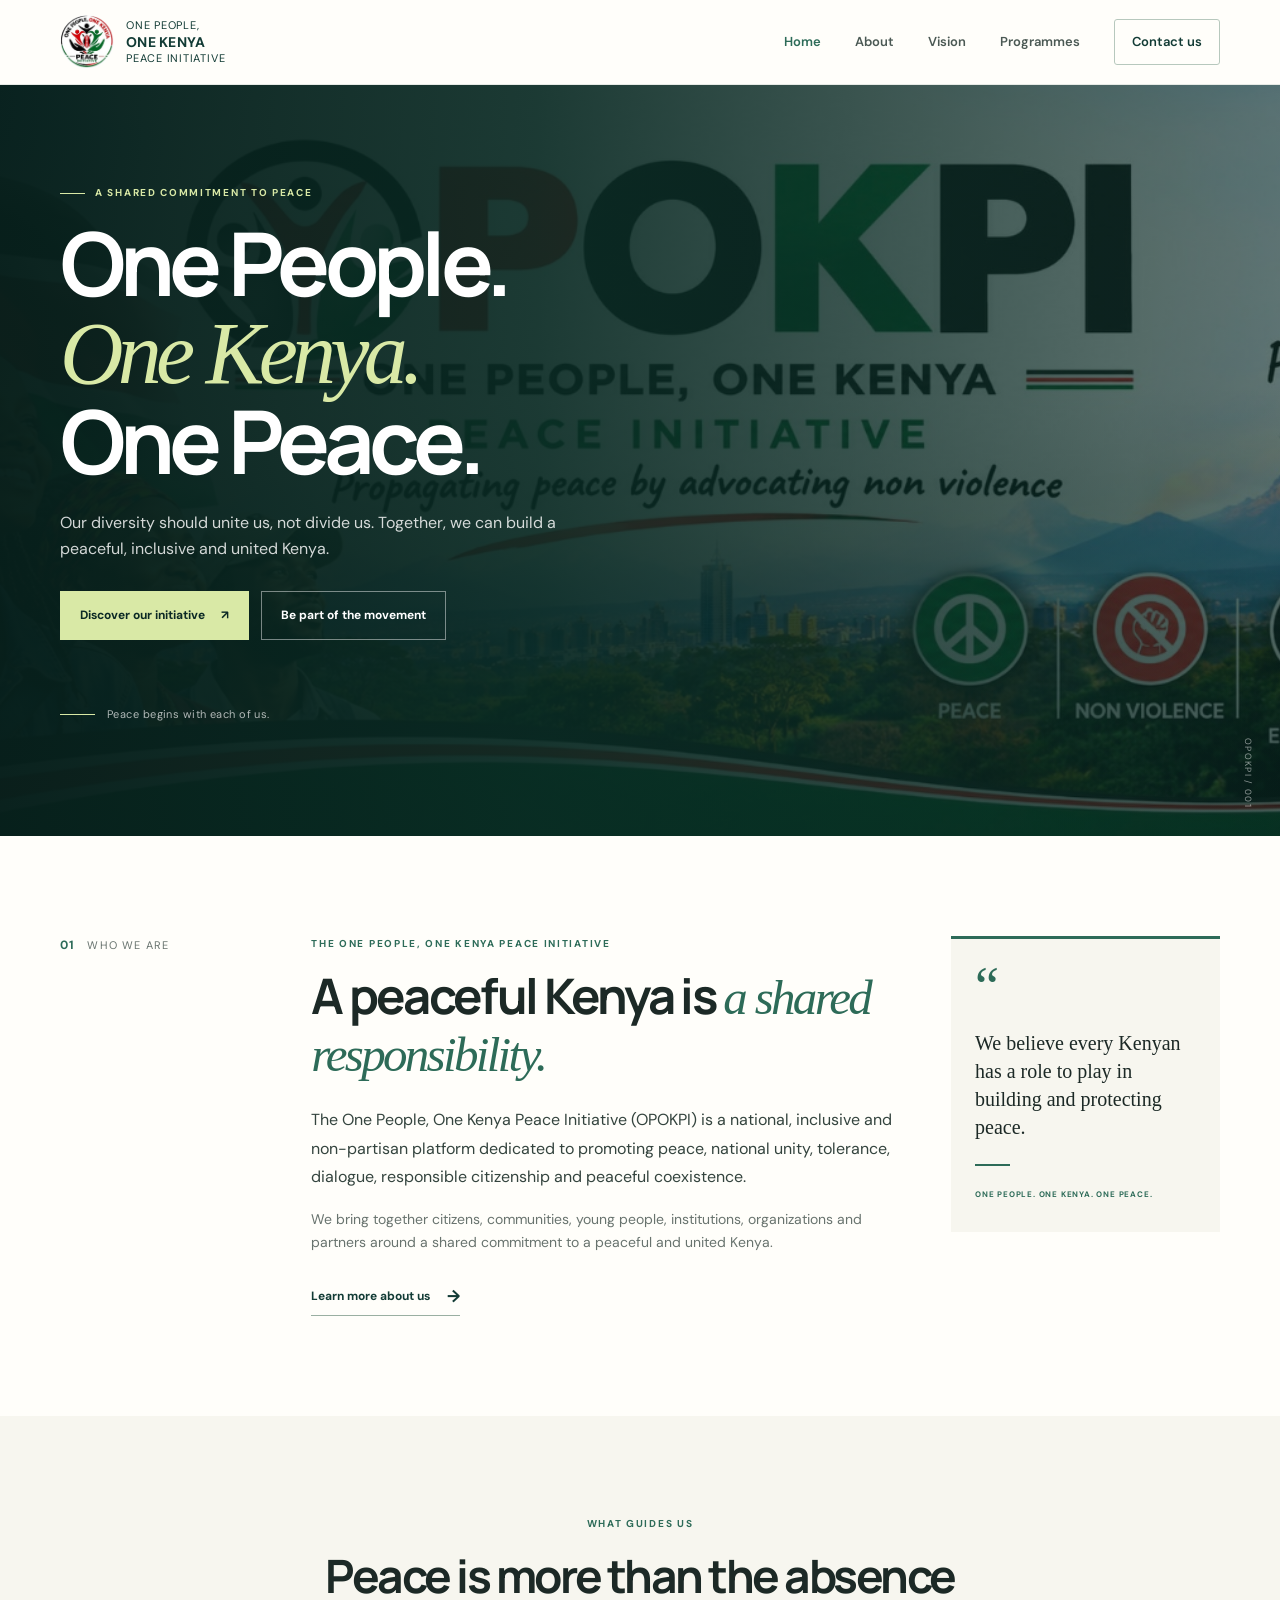
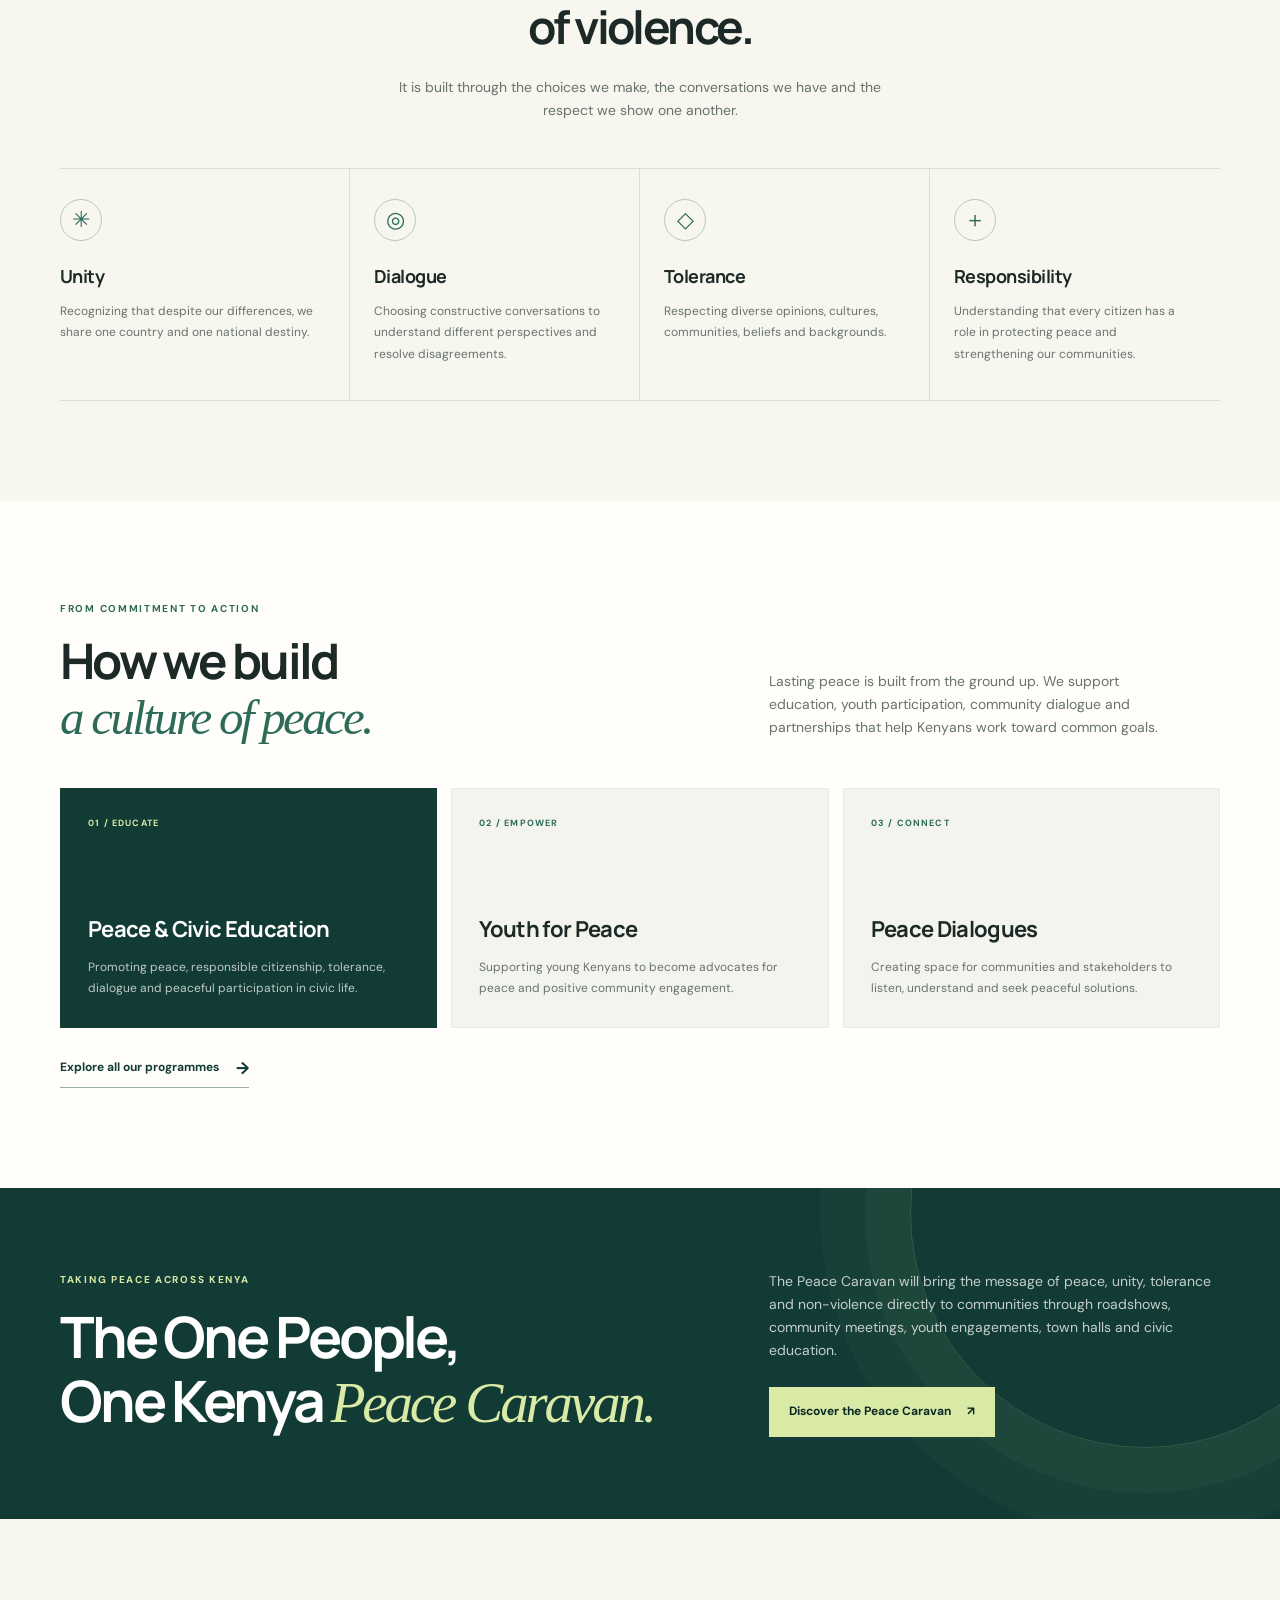
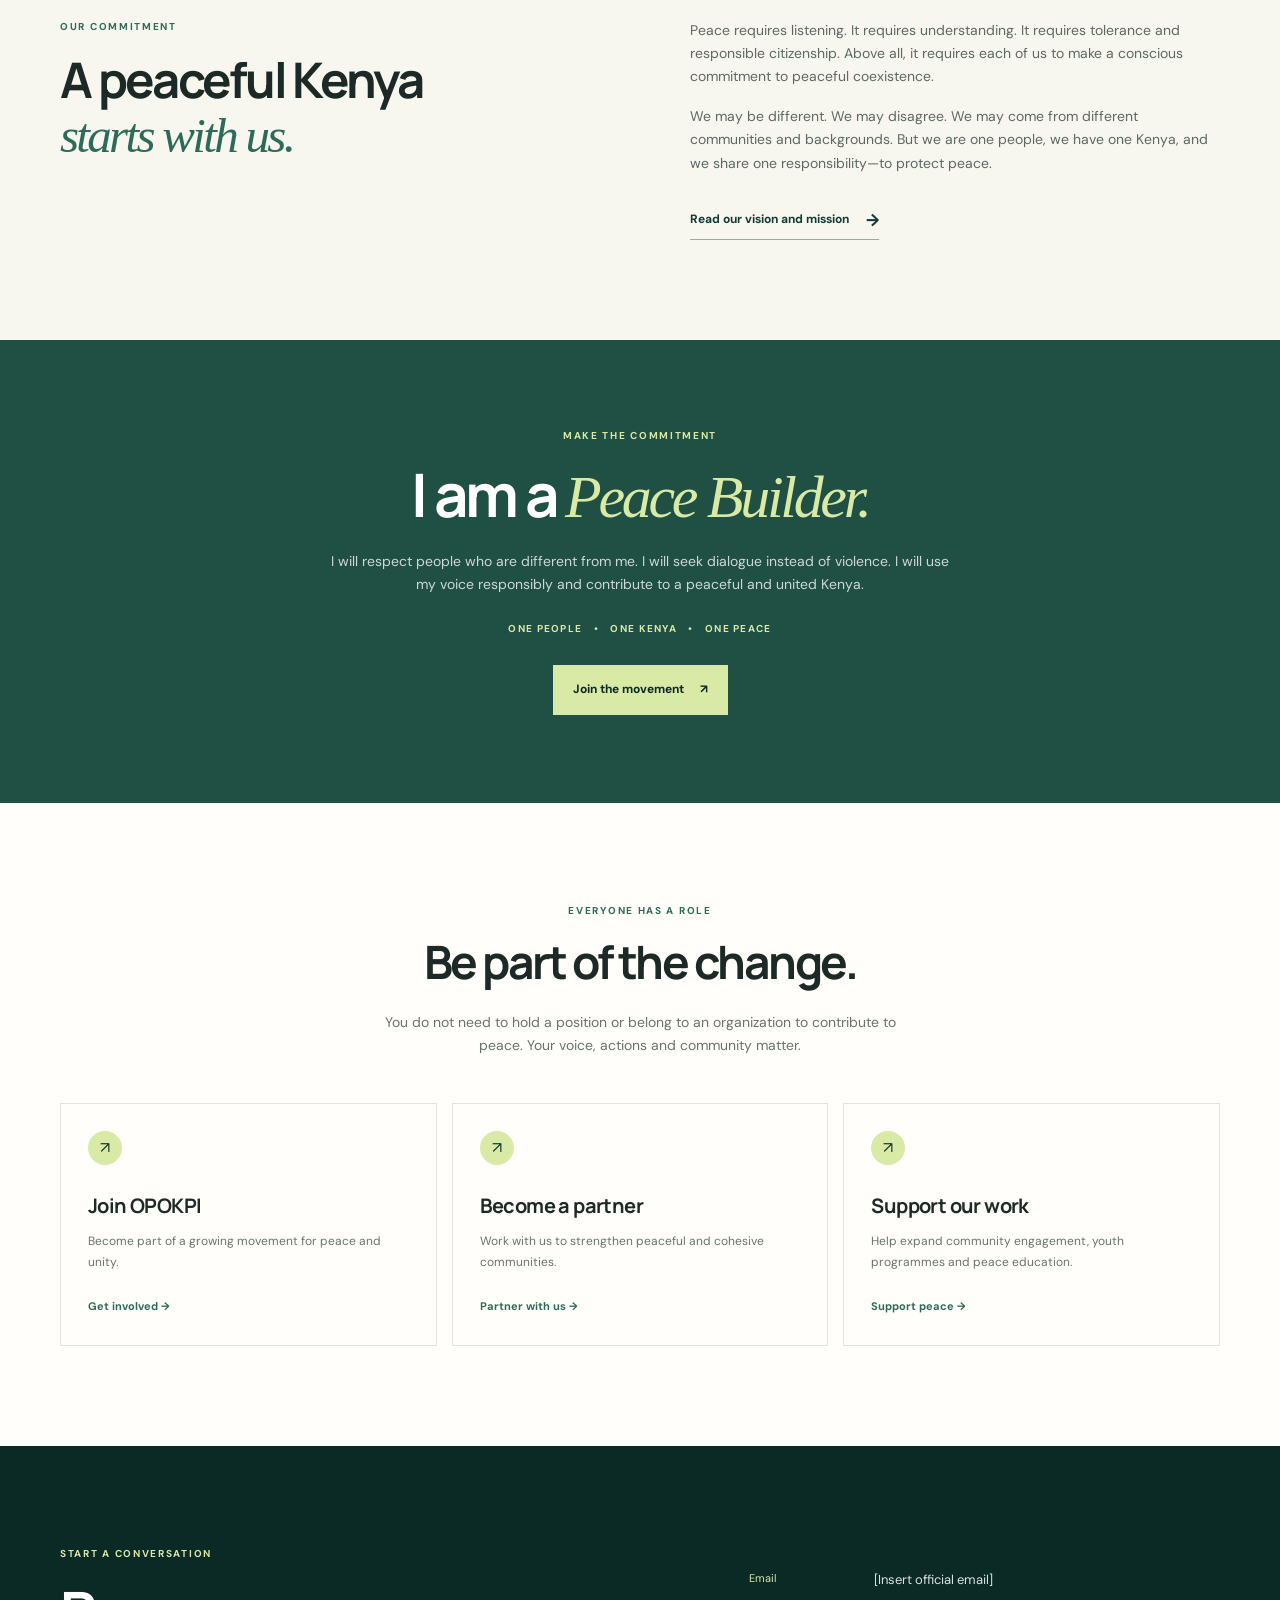
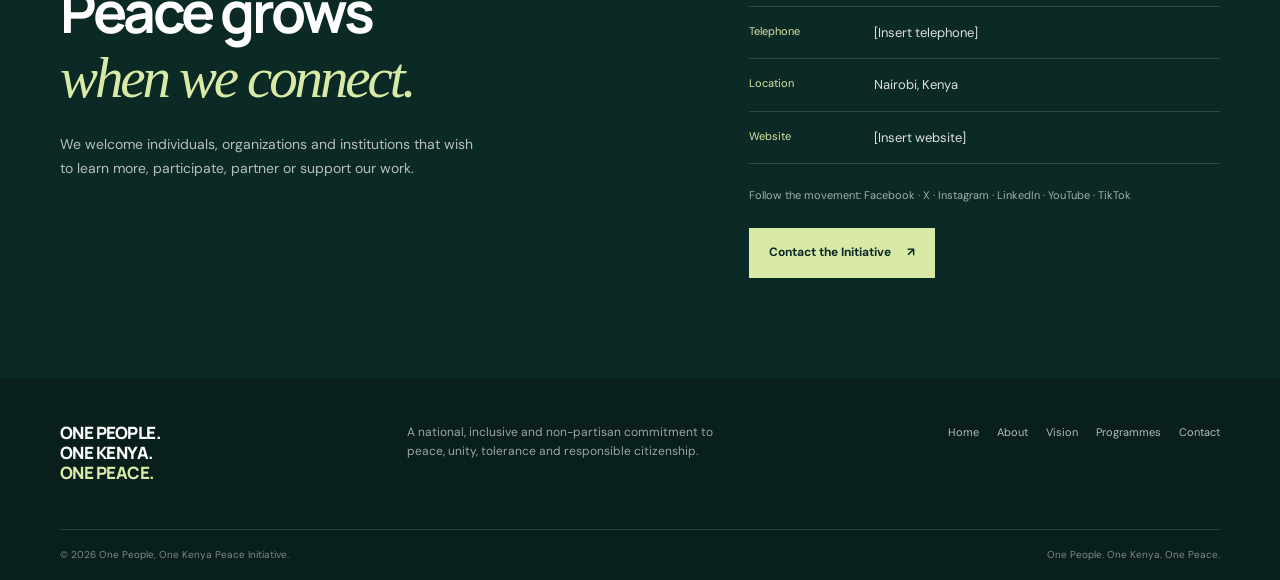
==== opokpi_homepage/index.html @ 6a6ff0e1 "Initial website commit" ====
<!DOCTYPE html>
<html lang="en">
<head>
  <meta charset="UTF-8">
  <meta name="viewport" content="width=device-width, initial-scale=1.0">
  <meta name="description" content="The One People, One Kenya Peace Initiative promotes peace, national unity, tolerance, dialogue, responsible citizenship and peaceful coexistence.">
  <meta name="theme-color" content="#123b35">
  <title>One People, One Kenya Peace Initiative | OPOKPI</title>
  <link rel="stylesheet" href="style.css">
  <script src="script.js" defer></script>
</head>
<body>
  <a class="skip-link" href="#main">Skip to content</a>

  <header class="site-header">
    <div class="container nav-wrap">
      <a class="brand" href="index.html" aria-label="One People, One Kenya Peace Initiative home">
        <img class="brand-logo" src="images/logo.png" alt="OPOKPI logo" onerror="this.style.display='none'; this.nextElementSibling.style.display='grid'">
        <span class="logo-fallback" aria-hidden="true">OPOKPI</span>
        <span class="brand-name">One People,<br><strong>One Kenya</strong><br>Peace Initiative</span>
      </a>

      <button class="menu-toggle" aria-label="Open navigation menu" aria-expanded="false" aria-controls="primary-nav">
        <span></span><span></span><span></span>
      </button>

      <nav class="primary-nav" id="primary-nav" aria-label="Main navigation">
        <a class="active" href="index.html">Home</a>
        <a href="about.html">About</a>
        <a href="vision.html">Vision</a>
        <a href="programmes.html">Programmes</a>
        <a class="nav-contact" href="#contact">Contact us</a>
      </nav>
    </div>
  </header>

  <main id="main">
    <section class="hero">
      <div class="hero-image" role="img" aria-label="People and communities coming together for peace"></div>
      <div class="hero-shade"></div>
      <div class="container hero-content">
        <p class="eyebrow light-eyebrow"><span></span> A shared commitment to peace</p>
        <h1>One People.<br><em>One Kenya.</em><br>One Peace.</h1>
        <p class="hero-intro">Our diversity should unite us, not divide us. Together, we can build a peaceful, inclusive and united Kenya.</p>
        <div class="hero-actions">
          <a class="button button-light" href="#about">Discover our initiative <span aria-hidden="true">↗</span></a>
          <a class="button button-outline" href="#get-involved">Be part of the movement</a>
        </div>
        <div class="hero-note"><span class="note-line"></span> Peace begins with each of us.</div>
      </div>
      <div class="hero-index" aria-hidden="true">OPOKPI / 001</div>
    </section>

    <section class="intro-section section-pad" id="about">
      <div class="container intro-grid">
        <div class="section-label">
          <span class="section-number">01</span>
          <span>Who we are</span>
        </div>
        <div class="intro-copy">
          <p class="eyebrow">The One People, One Kenya Peace Initiative</p>
          <h2>A peaceful Kenya is <span>a shared responsibility.</span></h2>
          <p class="lead">The One People, One Kenya Peace Initiative (OPOKPI) is a national, inclusive and non-partisan platform dedicated to promoting peace, national unity, tolerance, dialogue, responsible citizenship and peaceful coexistence.</p>
          <p>We bring together citizens, communities, young people, institutions, organizations and partners around a shared commitment to a peaceful and united Kenya.</p>
          <a class="text-link" href="about.html">Learn more about us <span aria-hidden="true">→</span></a>
        </div>
        <div class="intro-aside">
          <div class="quote-mark">“</div>
          <p>We believe every Kenyan has a role to play in building and protecting peace.</p>
          <div class="aside-rule"></div>
          <span>ONE PEOPLE. ONE KENYA. ONE PEACE.</span>
        </div>
      </div>
    </section>

    <section class="belief-section section-pad">
      <div class="container">
        <div class="section-heading centered">
          <p class="eyebrow">What guides us</p>
          <h2>Peace is more than the absence of violence.</h2>
          <p>It is built through the choices we make, the conversations we have and the respect we show one another.</p>
        </div>
        <div class="belief-grid">
          <article class="belief-card">
            <span class="belief-icon" aria-hidden="true">✳</span>
            <h3>Unity</h3>
            <p>Recognizing that despite our differences, we share one country and one national destiny.</p>
          </article>
          <article class="belief-card">
            <span class="belief-icon" aria-hidden="true">◎</span>
            <h3>Dialogue</h3>
            <p>Choosing constructive conversations to understand different perspectives and resolve disagreements.</p>
          </article>
          <article class="belief-card">
            <span class="belief-icon" aria-hidden="true">◇</span>
            <h3>Tolerance</h3>
            <p>Respecting diverse opinions, cultures, communities, beliefs and backgrounds.</p>
          </article>
          <article class="belief-card">
            <span class="belief-icon" aria-hidden="true">＋</span>
            <h3>Responsibility</h3>
            <p>Understanding that every citizen has a role in protecting peace and strengthening our communities.</p>
          </article>
        </div>
      </div>
    </section>

    <section class="programmes-section section-pad" id="programmes">
      <div class="container">
        <div class="programmes-top">
          <div>
            <p class="eyebrow">From commitment to action</p>
            <h2>How we build<br><span>a culture of peace.</span></h2>
          </div>
          <p>Lasting peace is built from the ground up. We support education, youth participation, community dialogue and partnerships that help Kenyans work toward common goals.</p>
        </div>
        <div class="programme-grid">
          <article class="programme-card programme-featured">
            <div class="programme-num">01 / EDUCATE</div>
            <div>
              <h3>Peace &amp; Civic Education</h3>
              <p>Promoting peace, responsible citizenship, tolerance, dialogue and peaceful participation in civic life.</p>
            </div>
          </article>
          <article class="programme-card">
            <div class="programme-num">02 / EMPOWER</div>
            <div>
              <h3>Youth for Peace</h3>
              <p>Supporting young Kenyans to become advocates for peace and positive community engagement.</p>
            </div>
          </article>
          <article class="programme-card">
            <div class="programme-num">03 / CONNECT</div>
            <div>
              <h3>Peace Dialogues</h3>
              <p>Creating space for communities and stakeholders to listen, understand and seek peaceful solutions.</p>
            </div>
          </article>
        </div>
        <a class="text-link programmes-link" href="programmes.html">Explore all our programmes <span aria-hidden="true">→</span></a>
      </div>
    </section>

    <section class="caravan-section">
      <div class="caravan-pattern" aria-hidden="true"></div>
      <div class="container caravan-grid">
        <div>
          <p class="eyebrow light-eyebrow">Taking peace across Kenya</p>
          <h2>The One People,<br>One Kenya <em>Peace Caravan.</em></h2>
        </div>
        <div class="caravan-copy">
          <p>The Peace Caravan will bring the message of peace, unity, tolerance and non-violence directly to communities through roadshows, community meetings, youth engagements, town halls and civic education.</p>
          <a class="button button-light" href="programmes.html">Discover the Peace Caravan <span aria-hidden="true">↗</span></a>
        </div>
      </div>
    </section>

    <section class="commitment-section section-pad">
      <div class="container commitment-grid">
        <div>
          <p class="eyebrow">Our commitment</p>
          <h2>A peaceful Kenya<br><span>starts with us.</span></h2>
        </div>
        <div class="commitment-copy">
          <p>Peace requires listening. It requires understanding. It requires tolerance and responsible citizenship. Above all, it requires each of us to make a conscious commitment to peaceful coexistence.</p>
          <p>We may be different. We may disagree. We may come from different communities and backgrounds. But we are one people, we have one Kenya, and we share one responsibility—to protect peace.</p>
          <a class="text-link" href="vision.html">Read our vision and mission <span aria-hidden="true">→</span></a>
        </div>
      </div>
    </section>

    <section class="pledge-section">
      <div class="container pledge-inner">
        <p class="eyebrow light-eyebrow">Make the commitment</p>
        <h2>I am a <em>Peace Builder.</em></h2>
        <p>I will respect people who are different from me. I will seek dialogue instead of violence. I will use my voice responsibly and contribute to a peaceful and united Kenya.</p>
        <div class="pledge-motto">ONE PEOPLE <span>•</span> ONE KENYA <span>•</span> ONE PEACE</div>
        <a class="button button-light" href="#get-involved">Join the movement <span aria-hidden="true">↗</span></a>
      </div>
    </section>

    <section class="get-involved-section section-pad" id="get-involved">
      <div class="container">
        <div class="section-heading centered">
          <p class="eyebrow">Everyone has a role</p>
          <h2>Be part of the change.</h2>
          <p>You do not need to hold a position or belong to an organization to contribute to peace. Your voice, actions and community matter.</p>
        </div>
        <div class="involvement-grid">
          <a class="involvement-card" href="#contact"><span class="involvement-symbol">↗</span><h3>Join OPOKPI</h3><p>Become part of a growing movement for peace and unity.</p><span class="card-link">Get involved →</span></a>
          <a class="involvement-card" href="#contact"><span class="involvement-symbol">↗</span><h3>Become a partner</h3><p>Work with us to strengthen peaceful and cohesive communities.</p><span class="card-link">Partner with us →</span></a>
          <a class="involvement-card" href="#contact"><span class="involvement-symbol">↗</span><h3>Support our work</h3><p>Help expand community engagement, youth programmes and peace education.</p><span class="card-link">Support peace →</span></a>
        </div>
      </div>
    </section>

    <section class="contact-section section-pad" id="contact">
      <div class="container contact-grid">
        <div class="contact-heading">
          <p class="eyebrow light-eyebrow">Start a conversation</p>
          <h2>Peace grows<br><em>when we connect.</em></h2>
          <p>We welcome individuals, organizations and institutions that wish to learn more, participate, partner or support our work.</p>
        </div>
        <div class="contact-details">
          <div class="contact-item"><span>Email</span><a href="mailto:">[Insert official email]</a></div>
          <div class="contact-item"><span>Telephone</span><p>[Insert telephone]</p></div>
          <div class="contact-item"><span>Location</span><p>Nairobi, Kenya</p></div>
          <div class="contact-item"><span>Website</span><p>[Insert website]</p></div>
          <p class="social-placeholder">Follow the movement: Facebook · X · Instagram · LinkedIn · YouTube · TikTok</p>
          <a class="button button-light" href="mailto:">Contact the Initiative <span aria-hidden="true">↗</span></a>
        </div>
      </div>
    </section>
  </main>

  <footer class="site-footer">
    <div class="container footer-top">
      <a class="footer-brand" href="index.html">ONE PEOPLE.<br>ONE KENYA.<br><span>ONE PEACE.</span></a>
      <p>A national, inclusive and non-partisan commitment to peace, unity, tolerance and responsible citizenship.</p>
      <nav class="footer-nav" aria-label="Footer navigation">
        <a href="index.html">Home</a><a href="about.html">About</a><a href="vision.html">Vision</a><a href="programmes.html">Programmes</a><a href="#contact">Contact</a>
      </nav>
    </div>
    <div class="container footer-bottom"><span>© <span id="year">2026</span> One People, One Kenya Peace Initiative.</span><span>One People. One Kenya. One Peace.</span></div>
  </footer>
</body>
</html>
---- opokpi_homepage/style.css ----
@import url('https://fonts.googleapis.com/css2?family=DM+Sans:wght@400;500;600;700&family=Manrope:wght@400;500;600;700;800&display=swap');

:root {
  --forest: #123b35;
  --forest-deep: #0b2925;
  --green: #2d6b58;
  --lime: #d9e9a6;
  --cream: #f7f6ef;
  --paper: #fffefa;
  --ink: #1c2926;
  --muted: #68736e;
  --line: #dfe4dc;
  --serif: Georgia, 'Times New Roman', serif;
  --sans: 'DM Sans', Arial, sans-serif;
  --display: 'Manrope', Arial, sans-serif;
}
* { box-sizing: border-box; }
html { scroll-behavior: smooth; scroll-padding-top: 90px; }
body { margin: 0; background: var(--paper); color: var(--ink); font-family: var(--sans); line-height: 1.65; }
a { color: inherit; text-decoration: none; }
img { max-width: 100%; display: block; }
.container { width: min(1160px, calc(100% - 48px)); margin-inline: auto; }
.skip-link { position: absolute; left: -999px; top: 10px; z-index: 1000; padding: 10px 14px; background: white; color: black; }
.skip-link:focus { left: 10px; }
.site-header { position: sticky; top: 0; z-index: 100; background: rgba(255,254,250,.97); border-bottom: 1px solid rgba(18,59,53,.1); backdrop-filter: blur(12px); }
.nav-wrap { min-height: 84px; display: flex; align-items: center; justify-content: space-between; gap: 30px; }
.brand { display: flex; align-items: center; gap: 12px; flex-shrink: 0; }
.brand-logo { width: 54px; height: 54px; object-fit: contain; border-radius: 50%; }
.logo-fallback { display: none; width: 50px; height: 50px; place-items: center; border-radius: 50%; background: var(--forest); color: white; font-weight: 800; font-size: 11px; letter-spacing: -.5px; }
.brand-name { font-size: 11px; line-height: 1.35; letter-spacing: .07em; text-transform: uppercase; color: var(--forest); }
.brand-name strong { font-size: 14px; letter-spacing: .02em; }
.primary-nav { display: flex; align-items: center; gap: clamp(18px, 3vw, 34px); }
.primary-nav a { font-size: 13px; font-weight: 600; color: #4b5954; transition: color .2s; }
.primary-nav a:hover, .primary-nav a.active { color: var(--green); }
.primary-nav .nav-contact { padding: 11px 17px; border: 1px solid #b7c8bd; border-radius: 3px; color: var(--forest); }
.menu-toggle { display: none; border: 0; background: transparent; padding: 8px; cursor: pointer; }
.menu-toggle span { display: block; width: 24px; height: 2px; margin: 5px; background: var(--forest); }

.hero { position: relative; min-height: 650px; display: flex; align-items: center; overflow: hidden; background: var(--forest-deep); color: white; }
.hero-image { position: absolute; inset: 0; background-image: url('images/hero.jpg'); background-position: center center; background-size: cover; opacity: .48; }
.hero-shade { position: absolute; inset: 0; background: linear-gradient(90deg, rgba(7,31,27,.96) 0%, rgba(9,42,35,.84) 42%, rgba(9,42,35,.24) 100%), linear-gradient(0deg, rgba(7,31,27,.36), transparent 60%); }
.hero-content { position: relative; z-index: 1; padding-block: 100px 112px; }
.eyebrow { margin: 0 0 17px; color: var(--green); font-size: 10px; font-weight: 700; letter-spacing: .17em; text-transform: uppercase; }
.light-eyebrow { color: var(--lime); display: flex; align-items: center; gap: 10px; }
.light-eyebrow span { width: 25px; height: 1px; background: var(--lime); }
.hero h1 { margin: 0; max-width: 760px; font-family: var(--display); font-size: clamp(48px, 7vw, 88px); font-weight: 700; letter-spacing: -.065em; line-height: .99; }
.hero h1 em, .caravan-section h2 em, .pledge-section h2 em, .contact-heading h2 em { color: var(--lime); font-family: var(--serif); font-weight: 400; }
.hero-intro { max-width: 520px; margin: 26px 0 28px; color: rgba(255,255,255,.82); font-size: 16px; }
.hero-actions { display: flex; gap: 12px; flex-wrap: wrap; }
.button { display: inline-flex; align-items: center; justify-content: center; gap: 16px; padding: 14px 19px; font-size: 12px; font-weight: 700; border: 1px solid transparent; transition: transform .2s, background .2s; }
.button:hover { transform: translateY(-2px); }
.button-light { color: var(--forest-deep); background: var(--lime); }
.button-light:hover { background: #e7f2c4; }
.button-outline { color: white; border-color: rgba(255,255,255,.45); background: transparent; }
.button-outline:hover { background: rgba(255,255,255,.1); }
.hero-note { display: flex; align-items: center; gap: 12px; margin-top: 65px; color: rgba(255,255,255,.68); font-size: 11px; letter-spacing: .04em; }
.note-line { width: 35px; height: 1px; background: var(--lime); }
.hero-index { position: absolute; right: 25px; bottom: 27px; color: rgba(255,255,255,.55); font-size: 9px; letter-spacing: .15em; writing-mode: vertical-rl; }

.section-pad { padding-block: 100px; }
.intro-section { background: var(--paper); }
.intro-grid { display: grid; grid-template-columns: .7fr 2fr .9fr; gap: 42px; align-items: start; }
.section-label { display: flex; gap: 12px; align-items: center; color: var(--muted); font-size: 11px; text-transform: uppercase; letter-spacing: .11em; }
.section-number { color: var(--green); font-size: 12px; font-weight: 700; }
.intro-copy h2, .section-heading h2, .programmes-top h2, .commitment-grid h2 { margin: 0 0 23px; font-family: var(--display); font-size: clamp(32px, 4vw, 49px); letter-spacing: -.055em; line-height: 1.12; }
.intro-copy h2 span, .programmes-top h2 span, .commitment-grid h2 span { font-family: var(--serif); color: var(--green); font-weight: 400; font-style: italic; }
.intro-copy p:not(.eyebrow) { color: var(--muted); font-size: 14px; }
.intro-copy .lead { color: #34443e !important; font-size: 16px !important; line-height: 1.8; }
.text-link { display: inline-flex; gap: 17px; align-items: center; margin-top: 14px; padding-bottom: 5px; border-bottom: 1px solid #9aafa2; color: var(--forest); font-size: 12px; font-weight: 700; }
.text-link span { font-size: 17px; transition: transform .2s; }
.text-link:hover span { transform: translateX(4px); }
.intro-aside { padding: 27px 24px; background: var(--cream); border-top: 3px solid var(--green); }
.quote-mark { color: var(--green); font-family: var(--serif); font-size: 54px; line-height: .8; }
.intro-aside p { font-family: var(--serif); font-size: 20px; line-height: 1.4; }
.aside-rule { width: 35px; height: 2px; background: var(--green); margin: 23px 0 13px; }
.intro-aside > span { color: var(--green); font-size: 8px; font-weight: 700; letter-spacing: .1em; }

.belief-section { background: var(--cream); }
.section-heading { max-width: 650px; margin: 0 auto 46px; }
.centered { text-align: center; }
.section-heading h2 { font-size: clamp(32px, 4vw, 46px); }
.section-heading > p:last-child { max-width: 530px; margin: 0 auto; color: var(--muted); font-size: 14px; }
.belief-grid { display: grid; grid-template-columns: repeat(4, 1fr); border-top: 1px solid #d8dfd5; border-bottom: 1px solid #d8dfd5; }
.belief-card { padding: 30px 24px 34px; border-right: 1px solid #d8dfd5; }
.belief-card:first-child { padding-left: 0; }
.belief-card:last-child { border-right: 0; }
.belief-icon { display: inline-grid; place-items: center; width: 42px; height: 42px; margin-bottom: 21px; border: 1px solid #b8cbb9; border-radius: 50%; color: var(--green); font-size: 22px; }
.belief-card h3, .programme-card h3, .involvement-card h3 { margin: 0 0 9px; font-family: var(--display); font-size: 18px; letter-spacing: -.03em; }
.belief-card p, .programme-card p, .involvement-card p { margin: 0; color: var(--muted); font-size: 12px; line-height: 1.8; }

.programmes-section { background: var(--paper); }
.programmes-top { display: grid; grid-template-columns: 1.1fr .8fr; gap: 90px; align-items: end; margin-bottom: 42px; }
.programmes-top h2 { margin-bottom: 0; }
.programmes-top > p { max-width: 420px; margin: 0 0 7px; color: var(--muted); font-size: 14px; }
.programme-grid { display: grid; grid-template-columns: repeat(3, 1fr); gap: 14px; }
.programme-card { min-height: 240px; padding: 27px; display: flex; flex-direction: column; justify-content: space-between; background: #f3f4ed; border: 1px solid #e8ebe2; }
.programme-featured { color: white; background: var(--forest); border-color: var(--forest); }
.programme-num { color: var(--green); font-size: 9px; font-weight: 700; letter-spacing: .13em; }
.programme-featured .programme-num { color: var(--lime); }
.programme-card h3 { font-size: 22px; }
.programme-featured p { color: rgba(255,255,255,.73); }
.programmes-link { margin-top: 26px; }

.caravan-section { position: relative; overflow: hidden; padding-block: 82px; color: white; background: var(--forest); }
.caravan-pattern { position: absolute; width: 470px; height: 470px; right: -100px; top: -210px; border: 1px solid rgba(217,233,166,.17); border-radius: 50%; box-shadow: 0 0 0 45px rgba(217,233,166,.035), 0 0 0 90px rgba(217,233,166,.025); }
.caravan-grid { position: relative; display: grid; grid-template-columns: 1.1fr .8fr; gap: 90px; align-items: center; }
.caravan-section h2, .contact-heading h2 { margin: 0; font-family: var(--display); font-size: clamp(36px, 4.6vw, 57px); line-height: 1.12; letter-spacing: -.055em; }
.caravan-copy p { color: rgba(255,255,255,.75); font-size: 14px; margin: 0 0 25px; }

.commitment-section { background: var(--cream); }
.commitment-grid { display: grid; grid-template-columns: 1fr 1fr; gap: 100px; align-items: start; }
.commitment-grid h2 { margin: 0; }
.commitment-copy p { margin-top: 0; margin-bottom: 17px; color: #5d6963; font-size: 14px; }

.pledge-section { padding: 88px 24px; text-align: center; color: white; background: #204f43; }
.pledge-inner { max-width: 760px; }
.pledge-section .eyebrow { justify-content: center; }
.pledge-section h2 { margin: 0 0 20px; font-family: var(--display); font-size: clamp(38px, 5vw, 60px); letter-spacing: -.055em; line-height: 1.1; }
.pledge-section > .container > p:not(.eyebrow) { max-width: 620px; margin: 0 auto 25px; color: rgba(255,255,255,.78); font-size: 14px; }
.pledge-motto { margin-bottom: 27px; color: var(--lime); font-size: 10px; font-weight: 700; letter-spacing: .13em; }
.pledge-motto span { padding-inline: 8px; }

.get-involved-section { background: var(--paper); }
.involvement-grid { display: grid; grid-template-columns: repeat(3, 1fr); gap: 15px; }
.involvement-card { display: block; padding: 27px; border: 1px solid var(--line); transition: border-color .2s, transform .2s; }
.involvement-card:hover { border-color: #8ba998; transform: translateY(-3px); }
.involvement-symbol { display: grid; place-items: center; width: 34px; height: 34px; margin-bottom: 24px; border-radius: 50%; color: var(--forest); background: var(--lime); }
.involvement-card h3 { font-size: 20px; }
.involvement-card p { min-height: 44px; }
.card-link { display: inline-block; margin-top: 22px; color: var(--green); font-size: 11px; font-weight: 700; }

.contact-section { color: white; background: var(--forest-deep); }
.contact-grid { display: grid; grid-template-columns: 1fr .8fr; gap: 100px; }
.contact-heading > p:last-child { max-width: 420px; color: rgba(255,255,255,.7); font-size: 14px; margin-top: 24px; }
.contact-details { padding-top: 8px; }
.contact-item { display: grid; grid-template-columns: 110px 1fr; gap: 15px; padding: 15px 0; border-bottom: 1px solid rgba(255,255,255,.15); font-size: 13px; }
.contact-item span { color: var(--lime); font-size: 11px; }
.contact-item p, .contact-item a { margin: 0; color: rgba(255,255,255,.86); overflow-wrap: anywhere; }
.social-placeholder { margin: 22px 0; color: rgba(255,255,255,.62); font-size: 11px; line-height: 1.8; }

.site-footer { color: white; background: #081f1c; }
.footer-top { display: grid; grid-template-columns: .7fr 1fr .8fr; gap: 50px; align-items: start; padding-block: 45px; }
.footer-brand { font-family: var(--display); font-size: 17px; font-weight: 800; letter-spacing: -.03em; line-height: 1.2; }
.footer-brand span { color: var(--lime); }
.footer-top > p { max-width: 330px; margin: 0; color: rgba(255,255,255,.6); font-size: 12px; }
.footer-nav { display: flex; justify-content: flex-end; flex-wrap: wrap; gap: 12px 18px; }
.footer-nav a { color: rgba(255,255,255,.7); font-size: 11px; }
.footer-nav a:hover { color: var(--lime); }
.footer-bottom { display: flex; justify-content: space-between; gap: 20px; padding-block: 17px; border-top: 1px solid rgba(255,255,255,.13); color: rgba(255,255,255,.48); font-size: 10px; }

@media (max-width: 900px) {
  .primary-nav { gap: 16px; }
  .intro-grid { grid-template-columns: .5fr 1.5fr; gap: 30px; }
  .intro-aside { grid-column: 2; max-width: 420px; }
  .belief-grid { grid-template-columns: repeat(2, 1fr); }
  .belief-card:nth-child(2) { border-right: 0; }
  .belief-card:nth-child(3), .belief-card:nth-child(4) { border-top: 1px solid #d8dfd5; }
  .belief-card:nth-child(3) { padding-left: 0; }
  .programmes-top, .caravan-grid, .commitment-grid, .contact-grid { gap: 45px; }
  .footer-top { grid-template-columns: .7fr 1fr; }
  .footer-nav { grid-column: 1 / -1; justify-content: flex-start; }
}
@media (max-width: 680px) {
  .container { width: min(100% - 36px, 540px); }
  .nav-wrap { min-height: 72px; }
  .brand-logo, .logo-fallback { width: 43px; height: 43px; }
  .brand-name { font-size: 9px; }
  .brand-name strong { font-size: 12px; }
  .menu-toggle { display: block; }
  .primary-nav { position: absolute; top: 100%; left: 0; right: 0; display: none; align-items: stretch; flex-direction: column; gap: 0; padding: 8px 18px 18px; background: var(--paper); border-bottom: 1px solid var(--line); box-shadow: 0 14px 20px rgba(10,30,20,.07); }
  .primary-nav.open { display: flex; }
  .primary-nav a { padding: 13px 8px; }
  .primary-nav .nav-contact { margin-top: 7px; text-align: center; }
  .hero { min-height: 600px; }
  .hero-image { background-position: center center; }
  .hero-shade { background: linear-gradient(90deg, rgba(7,31,27,.93), rgba(9,42,35,.66)), linear-gradient(0deg, rgba(7,31,27,.5), transparent); }
  .hero-content { padding-block: 83px 78px; }
  .hero h1 { font-size: clamp(49px, 13vw, 72px); }
  .hero-intro { max-width: 430px; font-size: 14px; }
  .hero-actions { align-items: flex-start; flex-direction: column; }
  .hero-note { margin-top: 45px; }
  .section-pad { padding-block: 70px; }
  .intro-grid { grid-template-columns: 1fr; gap: 22px; }
  .section-label { margin-bottom: 8px; }
  .intro-aside { grid-column: auto; max-width: none; }
  .intro-copy h2, .section-heading h2, .programmes-top h2, .commitment-grid h2 { font-size: 37px; }
  .belief-grid { grid-template-columns: 1fr 1fr; }
  .belief-card { padding: 22px 15px 25px; }
  .belief-card:first-child, .belief-card:nth-child(3) { padding-left: 0; }
  .belief-card h3 { font-size: 16px; }
  .belief-card p { font-size: 11px; }
  .programmes-top, .caravan-grid, .commitment-grid, .contact-grid { grid-template-columns: 1fr; gap: 25px; }
  .programmes-top { margin-bottom: 30px; }
  .programme-grid, .involvement-grid { grid-template-columns: 1fr; }
  .programme-card { min-height: 200px; }
  .caravan-section { padding-block: 65px; }
  .caravan-section h2, .contact-heading h2 { font-size: 42px; }
  .commitment-grid { gap: 18px; }
  .pledge-section { padding-block: 70px; }
  .contact-grid { gap: 30px; }
  .contact-item { grid-template-columns: 90px 1fr; }
  .footer-top { grid-template-columns: 1fr; gap: 25px; }
  .footer-nav { grid-column: auto; justify-content: flex-start; }
  .footer-bottom { flex-direction: column; gap: 7px; }
}
@media (prefers-reduced-motion: reduce) {
  *, *::before, *::after { scroll-behavior: auto !important; transition-duration: .01ms !important; animation-duration: .01ms !important; animation-iteration-count: 1 !important; }
}

/* ABOUT PAGE */
.inner-hero{position:relative;min-height:470px;display:flex;align-items:center;overflow:hidden;color:#fff;background:var(--forest-deep)}.inner-hero-image{position:absolute;inset:0;background-image:url('images/hero.jpg');background-size:cover;background-position:center 48%;opacity:.8}.inner-hero-shade{position:absolute;inset:0;background:linear-gradient(90deg,rgba(7,31,27,.86) 0%,rgba(9,42,35,.63) 48%,rgba(9,42,35,.14) 100%),linear-gradient(0deg,rgba(7,31,27,.2),transparent 60%)}.inner-hero-content{position:relative;z-index:1;padding-block:80px}.inner-hero h1{max-width:800px;margin:0;font-family:var(--display);font-size:clamp(45px,6vw,72px);line-height:1.03;letter-spacing:-.06em}.inner-hero h1 em{color:var(--lime);font-family:var(--serif);font-weight:400}.inner-hero-content>p:not(.eyebrow){max-width:560px;color:rgba(255,255,255,.86);font-size:15px}.breadcrumb{display:flex;gap:12px;align-items:center;margin-top:35px;color:rgba(255,255,255,.72);font-size:11px}.breadcrumb a{color:var(--lime)}.about-overview-grid{display:grid;grid-template-columns:.65fr 1.7fr;gap:70px;align-items:start}.about-section-tag{display:flex;align-items:center;gap:12px;color:var(--muted);font-size:11px;text-transform:uppercase;letter-spacing:.11em}.about-overview-copy{max-width:760px}.about-overview-copy h2,.about-meaning-heading h2,.about-commitment h2,.about-next-inner h2{margin:0 0 23px;font-family:var(--display);font-size:clamp(34px,4vw,50px);line-height:1.12;letter-spacing:-.055em}.about-overview-copy h2 span{color:var(--green);font-family:var(--serif);font-weight:400;font-style:italic}.about-overview-copy p:not(.eyebrow){color:var(--muted);font-size:14px}.about-overview-copy .about-lead{color:#34443e!important;font-size:16px!important;line-height:1.85}.about-meaning-section{background:var(--cream)}.about-meaning-grid{display:grid;grid-template-columns:1fr 1fr;gap:90px;align-items:start}.about-meaning-heading h2{max-width:480px}.about-meaning-heading h2 em{color:var(--green);font-family:var(--serif);font-weight:400}.about-meaning-copy p{margin-top:0;margin-bottom:18px;color:#5d6963;font-size:14px}.peace-outcomes{display:grid;grid-template-columns:repeat(3,1fr);gap:14px;margin-top:50px}.peace-outcome{padding:25px;background:var(--paper);border-top:2px solid #a9c2ae}.peace-outcome>span{color:var(--green);font-size:10px;font-weight:700;letter-spacing:.12em}.peace-outcome h3{margin:15px 0 7px;font-family:var(--display);font-size:19px}.peace-outcome p{margin:0;color:var(--muted);font-size:12px}.partner-list{display:grid;grid-template-columns:1fr 1fr;gap:0 35px;border-top:1px solid var(--line)}.partner-item{display:flex;align-items:start;gap:13px;padding:19px 0;border-bottom:1px solid var(--line);color:#405149;font-size:13px}.partner-item span{color:var(--green);font-size:16px;line-height:1.2}.about-commitment{padding-block:82px;color:#fff;background:var(--forest)}.about-commitment-grid{display:grid;grid-template-columns:1.1fr .9fr;gap:80px;align-items:center}.about-commitment h2{margin-bottom:0}.about-commitment h2 em{color:var(--lime);font-family:var(--serif);font-weight:400}.about-commitment-grid>div:last-child p{color:rgba(255,255,255,.76);font-size:14px}.about-commitment-grid .button{margin-top:10px}.about-next-section{padding-block:55px;background:var(--paper)}.about-next-inner{display:flex;align-items:center;justify-content:space-between;gap:40px}.about-next-inner h2{margin:0;font-size:clamp(27px,3vw,36px)}.about-next-links{width:min(430px,100%)}.about-next-links a{display:flex;justify-content:space-between;align-items:center;gap:20px;padding:14px 0;border-bottom:1px solid var(--line);color:var(--forest);font-size:13px;font-weight:600}.about-next-links a strong{color:var(--green);font-size:19px;transition:transform .2s}.about-next-links a:hover strong{transform:translateX(4px)}
@media(max-width:900px){.about-overview-grid{grid-template-columns:.5fr 1.5fr;gap:35px}.about-meaning-grid,.about-commitment-grid{gap:42px}}
@media(max-width:680px){.inner-hero{min-height:440px}.inner-hero-image{background-position:58% center}.inner-hero-shade{background:linear-gradient(90deg,rgba(7,31,27,.88),rgba(9,42,35,.54)),linear-gradient(0deg,rgba(7,31,27,.22),transparent)}.inner-hero-content{padding-block:65px}.inner-hero h1{font-size:clamp(43px,12vw,60px)}.inner-hero-content>p:not(.eyebrow){font-size:13px}.about-overview-grid,.about-meaning-grid,.about-commitment-grid{grid-template-columns:1fr;gap:24px}.about-overview-grid{gap:18px}.about-overview-copy h2,.about-meaning-heading h2,.about-commitment h2{font-size:37px}.peace-outcomes{grid-template-columns:1fr;margin-top:30px}.peace-outcome{padding:21px}.partner-list{grid-template-columns:1fr}.about-commitment{padding-block:65px}.about-next-inner{align-items:stretch;flex-direction:column;gap:22px}}
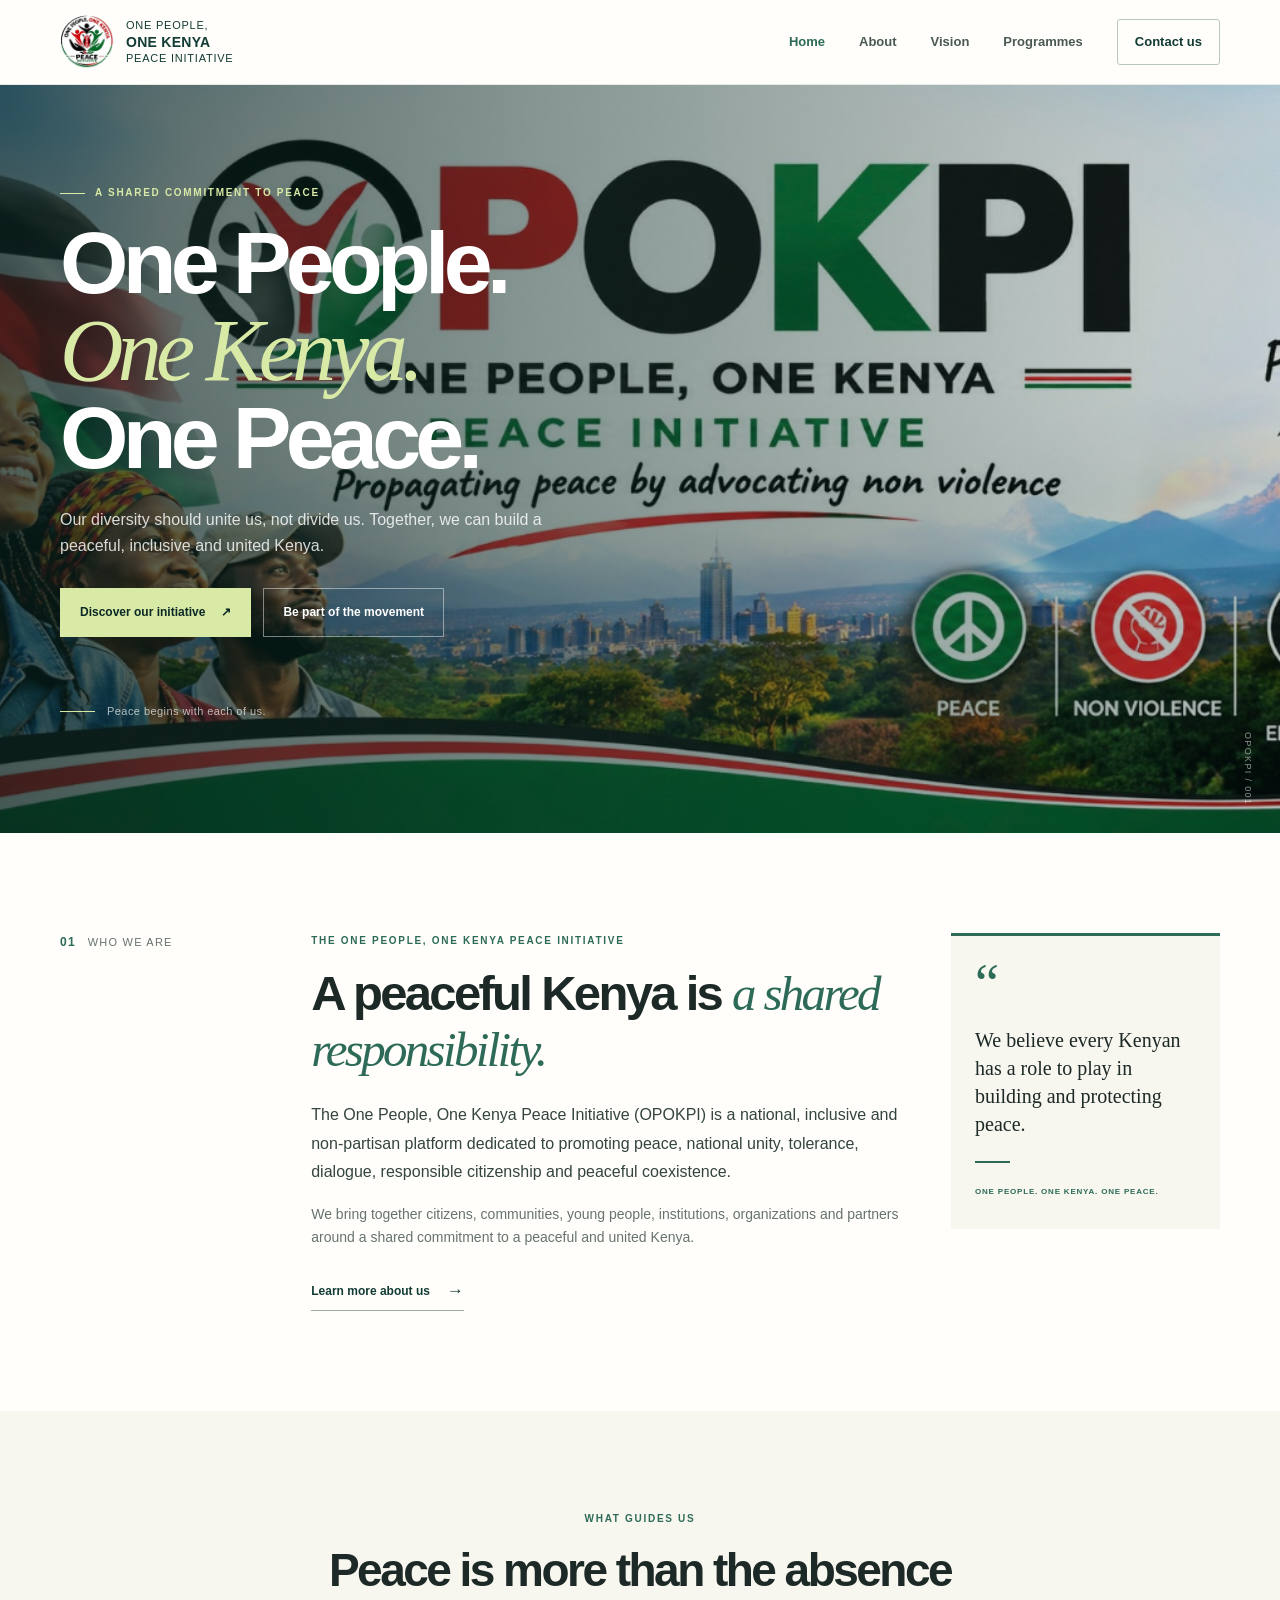
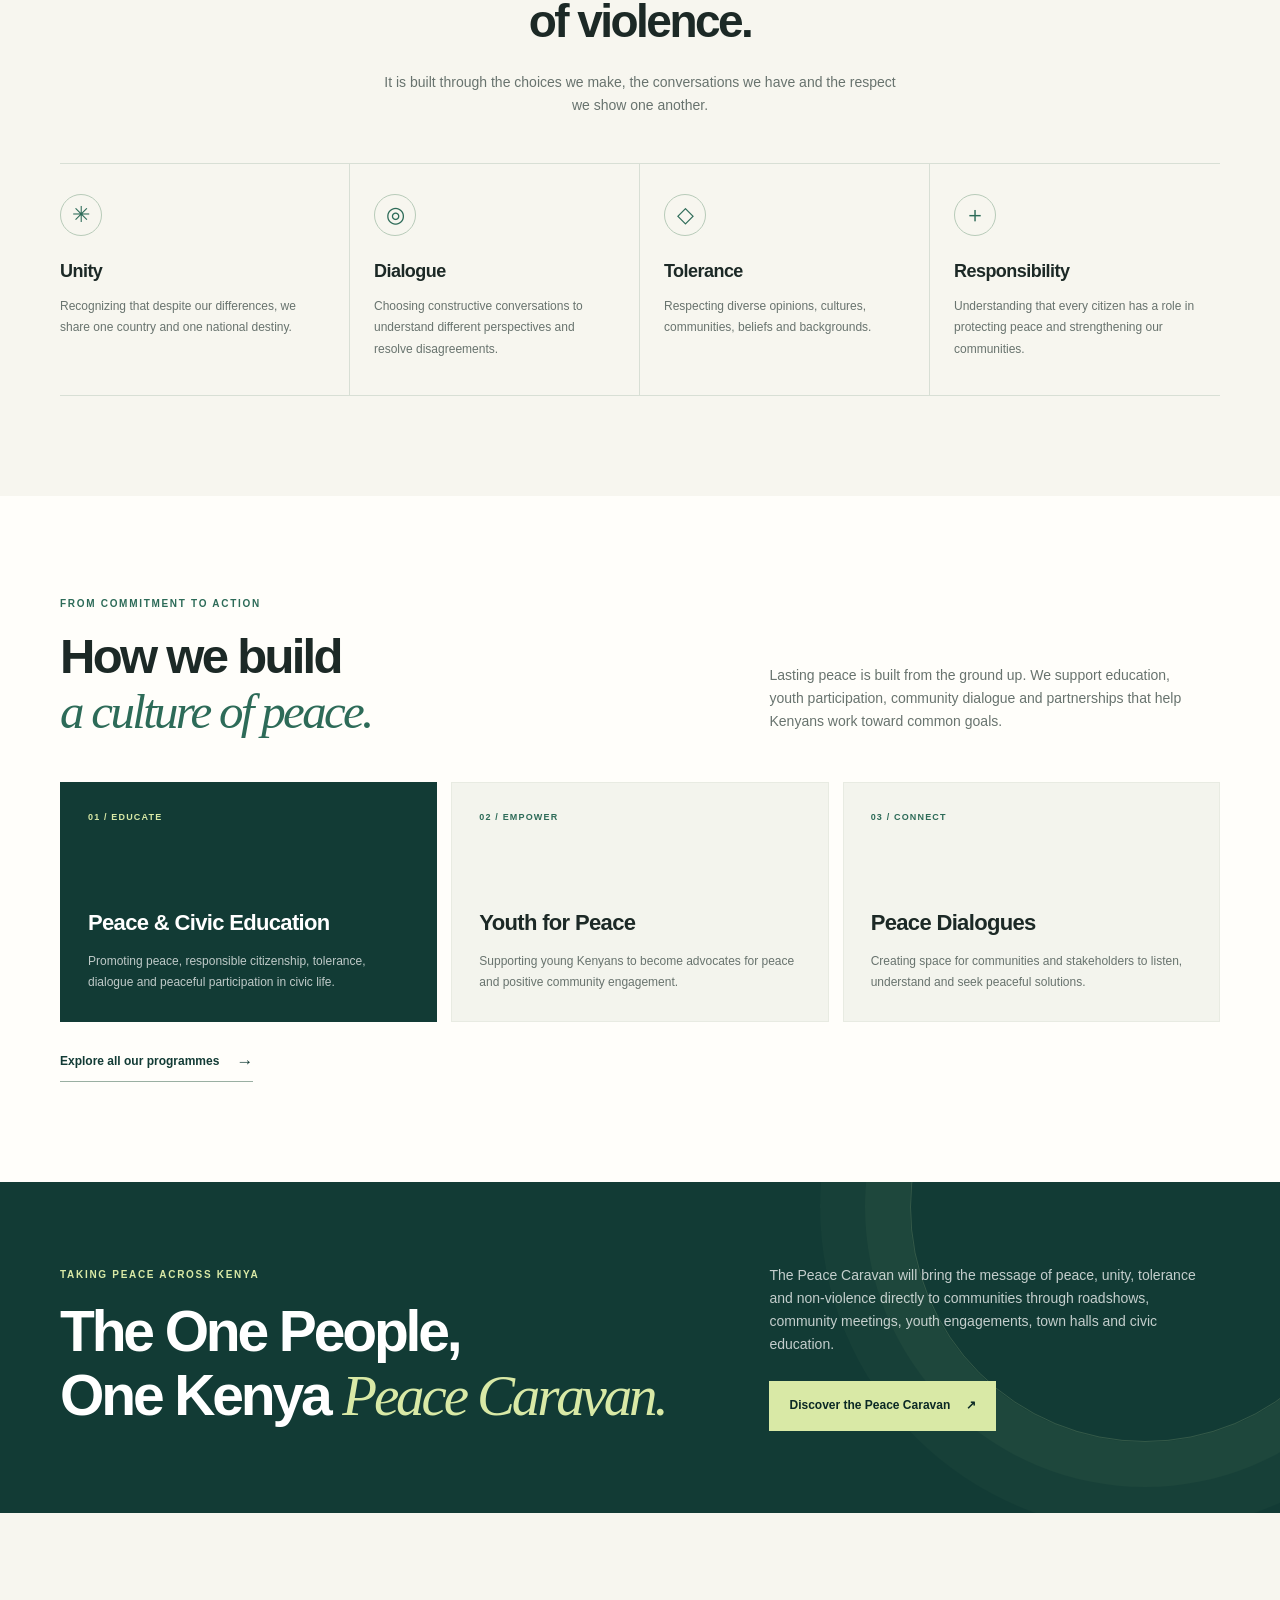
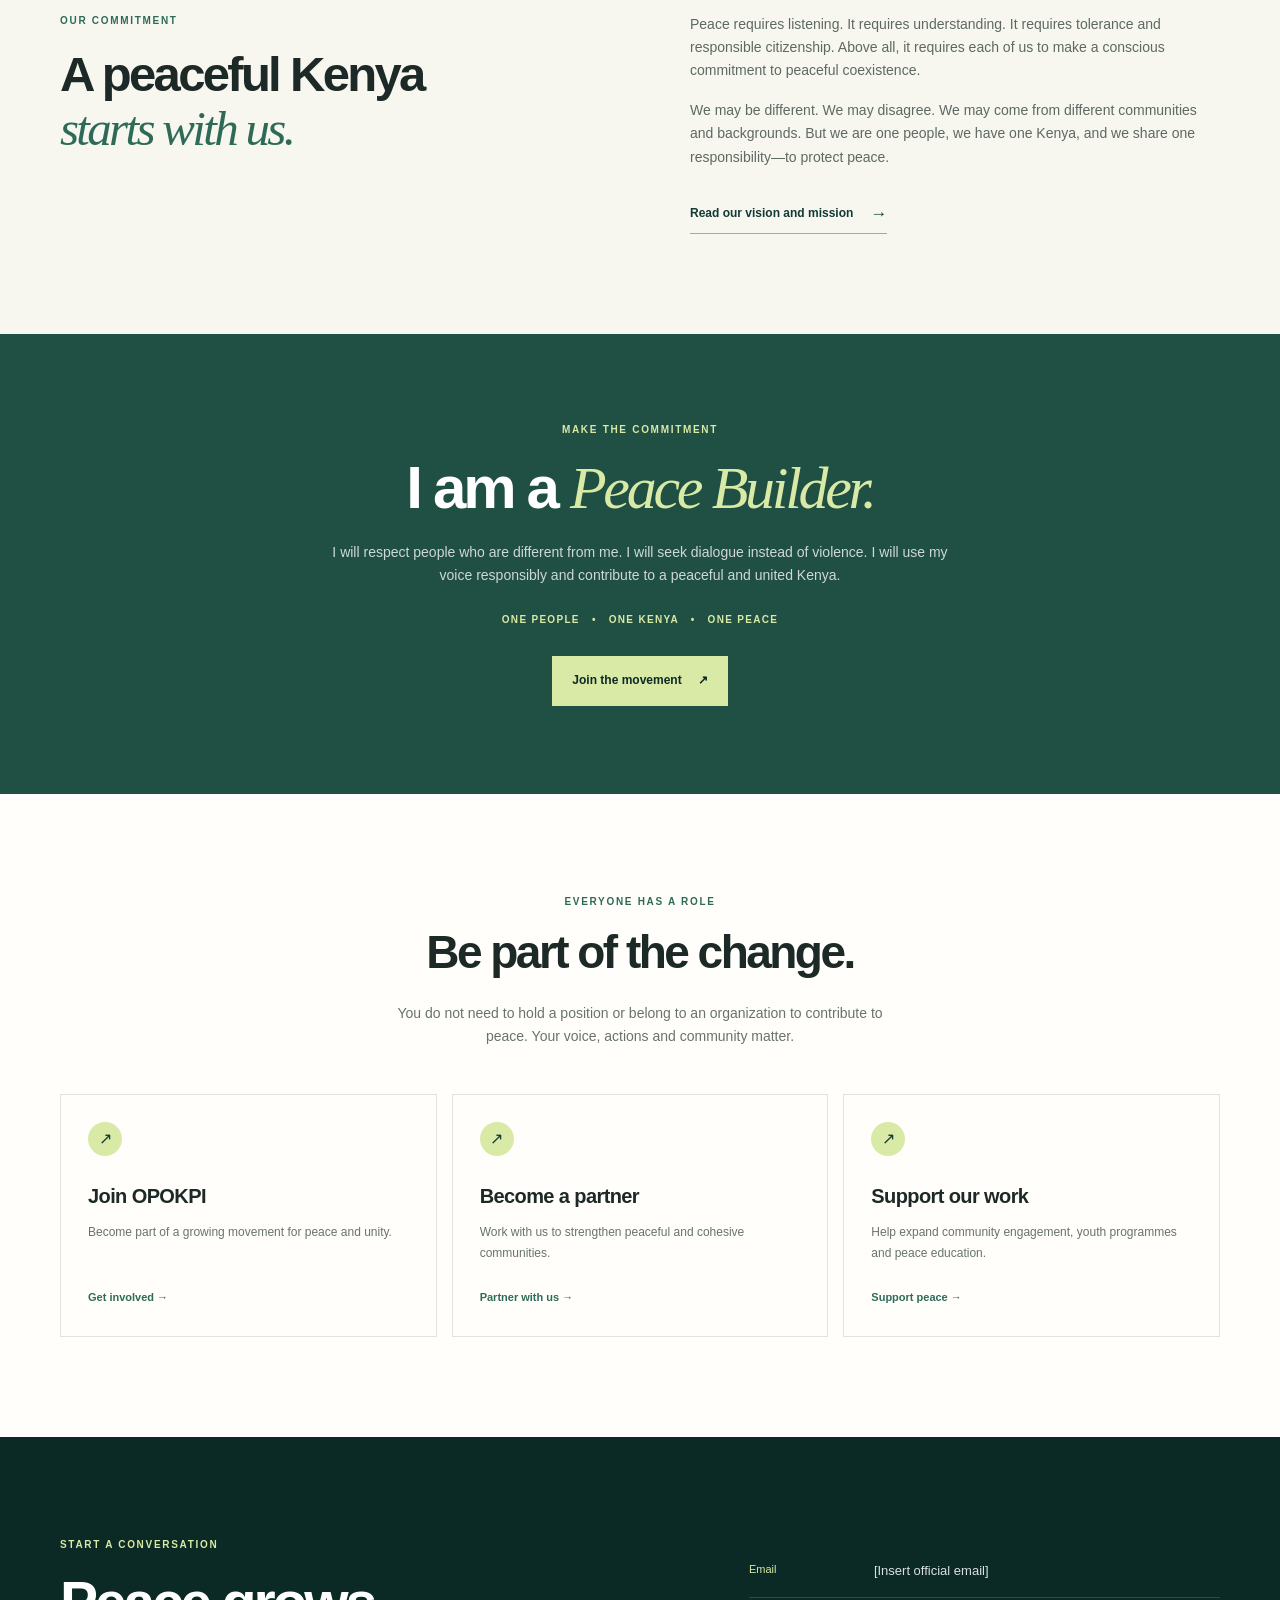
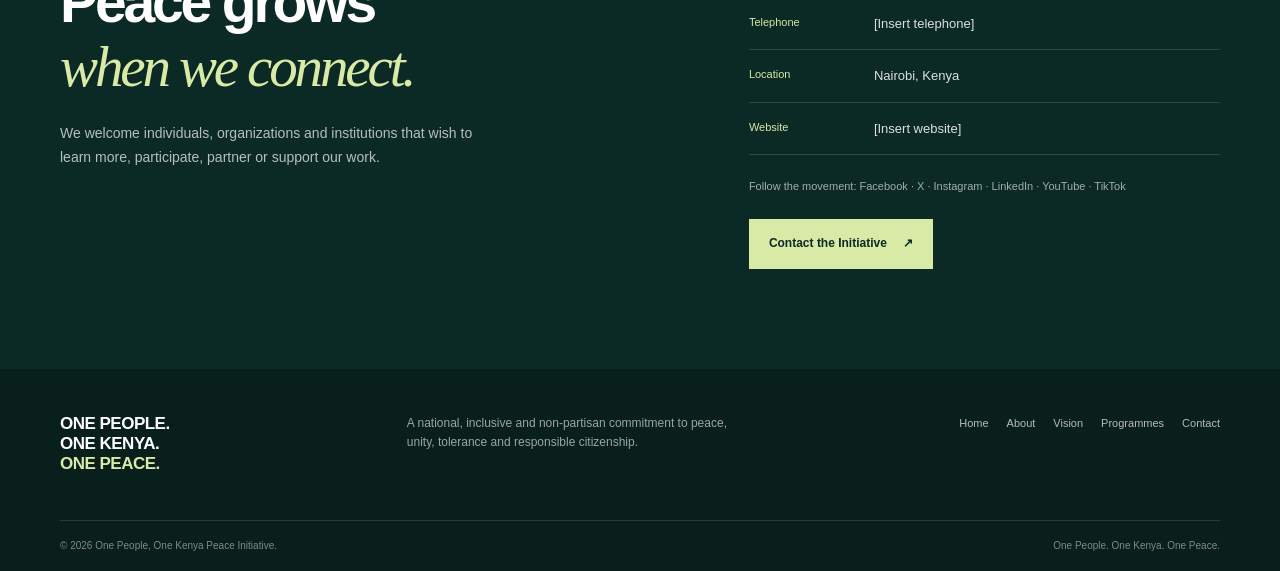
==== commit 0a985ea7: "changed index" ====
--- a/opokpi_homepage/index.html
+++ b/opokpi_homepage/index.html
@@ -6,8 +6,216 @@
   <meta name="description" content="The One People, One Kenya Peace Initiative promotes peace, national unity, tolerance, dialogue, responsible citizenship and peaceful coexistence.">
   <meta name="theme-color" content="#123b35">
   <title>One People, One Kenya Peace Initiative | OPOKPI</title>
-  <link rel="stylesheet" href="style.css">
-  <script src="script.js" defer></script>
+  <style>
+:root {
+  --forest: #123b35;
+  --forest-deep: #0b2925;
+  --green: #2d6b58;
+  --lime: #d9e9a6;
+  --cream: #f7f6ef;
+  --paper: #fffefa;
+  --ink: #1c2926;
+  --muted: #68736e;
+  --line: #dfe4dc;
+  --serif: Georgia, 'Times New Roman', serif;
+  --sans: 'DM Sans', Arial, sans-serif;
+  --display: 'Manrope', Arial, sans-serif;
+}
+* { box-sizing: border-box; }
+html { scroll-behavior: smooth; scroll-padding-top: 90px; }
+body { margin: 0; background: var(--paper); color: var(--ink); font-family: var(--sans); line-height: 1.65; }
+a { color: inherit; text-decoration: none; }
+img { max-width: 100%; display: block; }
+.container { width: min(1160px, calc(100% - 48px)); margin-inline: auto; }
+.skip-link { position: absolute; left: -999px; top: 10px; z-index: 1000; padding: 10px 14px; background: white; color: black; }
+.skip-link:focus { left: 10px; }
+.site-header { position: sticky; top: 0; z-index: 100; background: rgba(255,254,250,.97); border-bottom: 1px solid rgba(18,59,53,.1); backdrop-filter: blur(12px); }
+.nav-wrap { min-height: 84px; display: flex; align-items: center; justify-content: space-between; gap: 30px; }
+.brand { display: flex; align-items: center; gap: 12px; flex-shrink: 0; }
+.brand-logo { width: 54px; height: 54px; object-fit: contain; border-radius: 50%; }
+.logo-fallback { display: none; width: 50px; height: 50px; place-items: center; border-radius: 50%; background: var(--forest); color: white; font-weight: 800; font-size: 11px; letter-spacing: -.5px; }
+.brand-name { font-size: 11px; line-height: 1.35; letter-spacing: .07em; text-transform: uppercase; color: var(--forest); }
+.brand-name strong { font-size: 14px; letter-spacing: .02em; }
+.primary-nav { display: flex; align-items: center; gap: clamp(18px, 3vw, 34px); }
+.primary-nav a { font-size: 13px; font-weight: 600; color: #4b5954; transition: color .2s; }
+.primary-nav a:hover, .primary-nav a.active { color: var(--green); }
+.primary-nav .nav-contact { padding: 11px 17px; border: 1px solid #b7c8bd; border-radius: 3px; color: var(--forest); }
+.menu-toggle { display: none; border: 0; background: transparent; padding: 8px; cursor: pointer; }
+.menu-toggle span { display: block; width: 24px; height: 2px; margin: 5px; background: var(--forest); }
+
+.hero { position: relative; min-height: 650px; display: flex; align-items: center; overflow: hidden; background: var(--forest-deep); color: white; }
+.hero-image { position: absolute; inset: 0; background-image: url('[data-uri]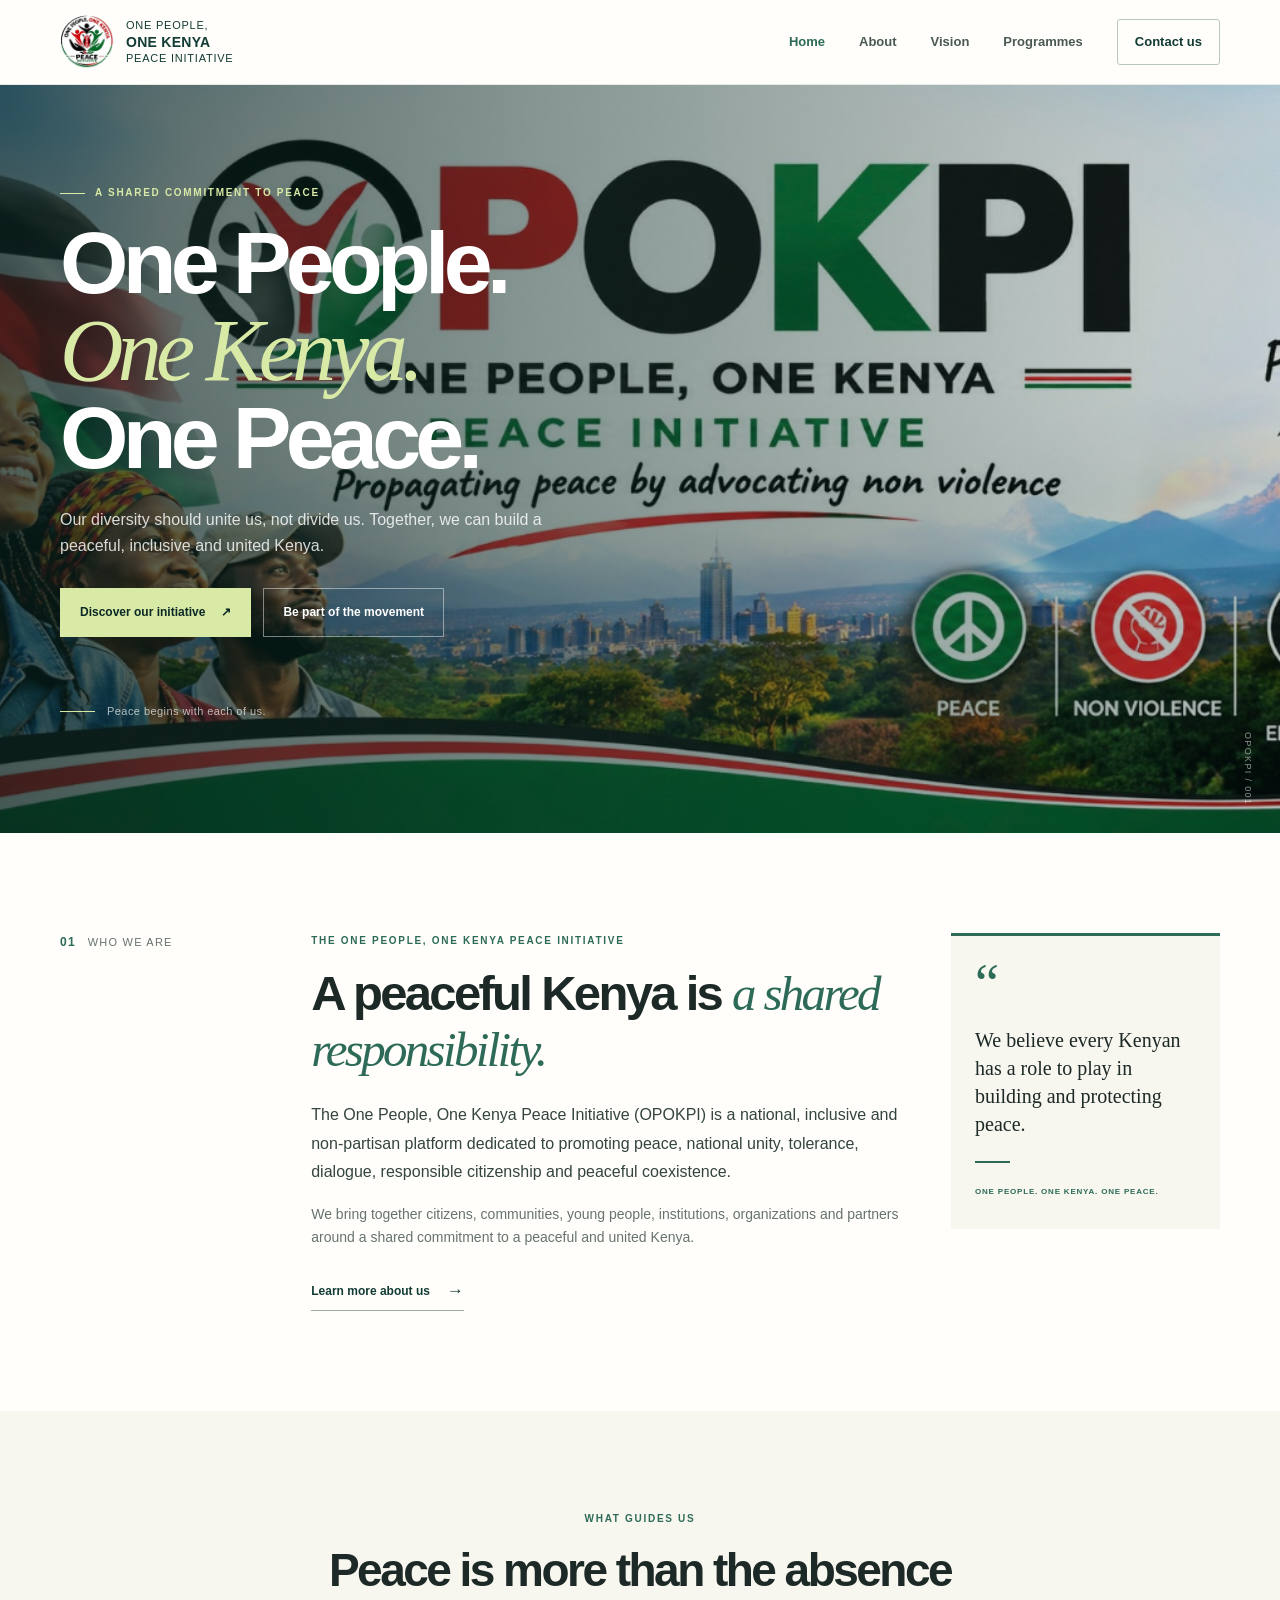
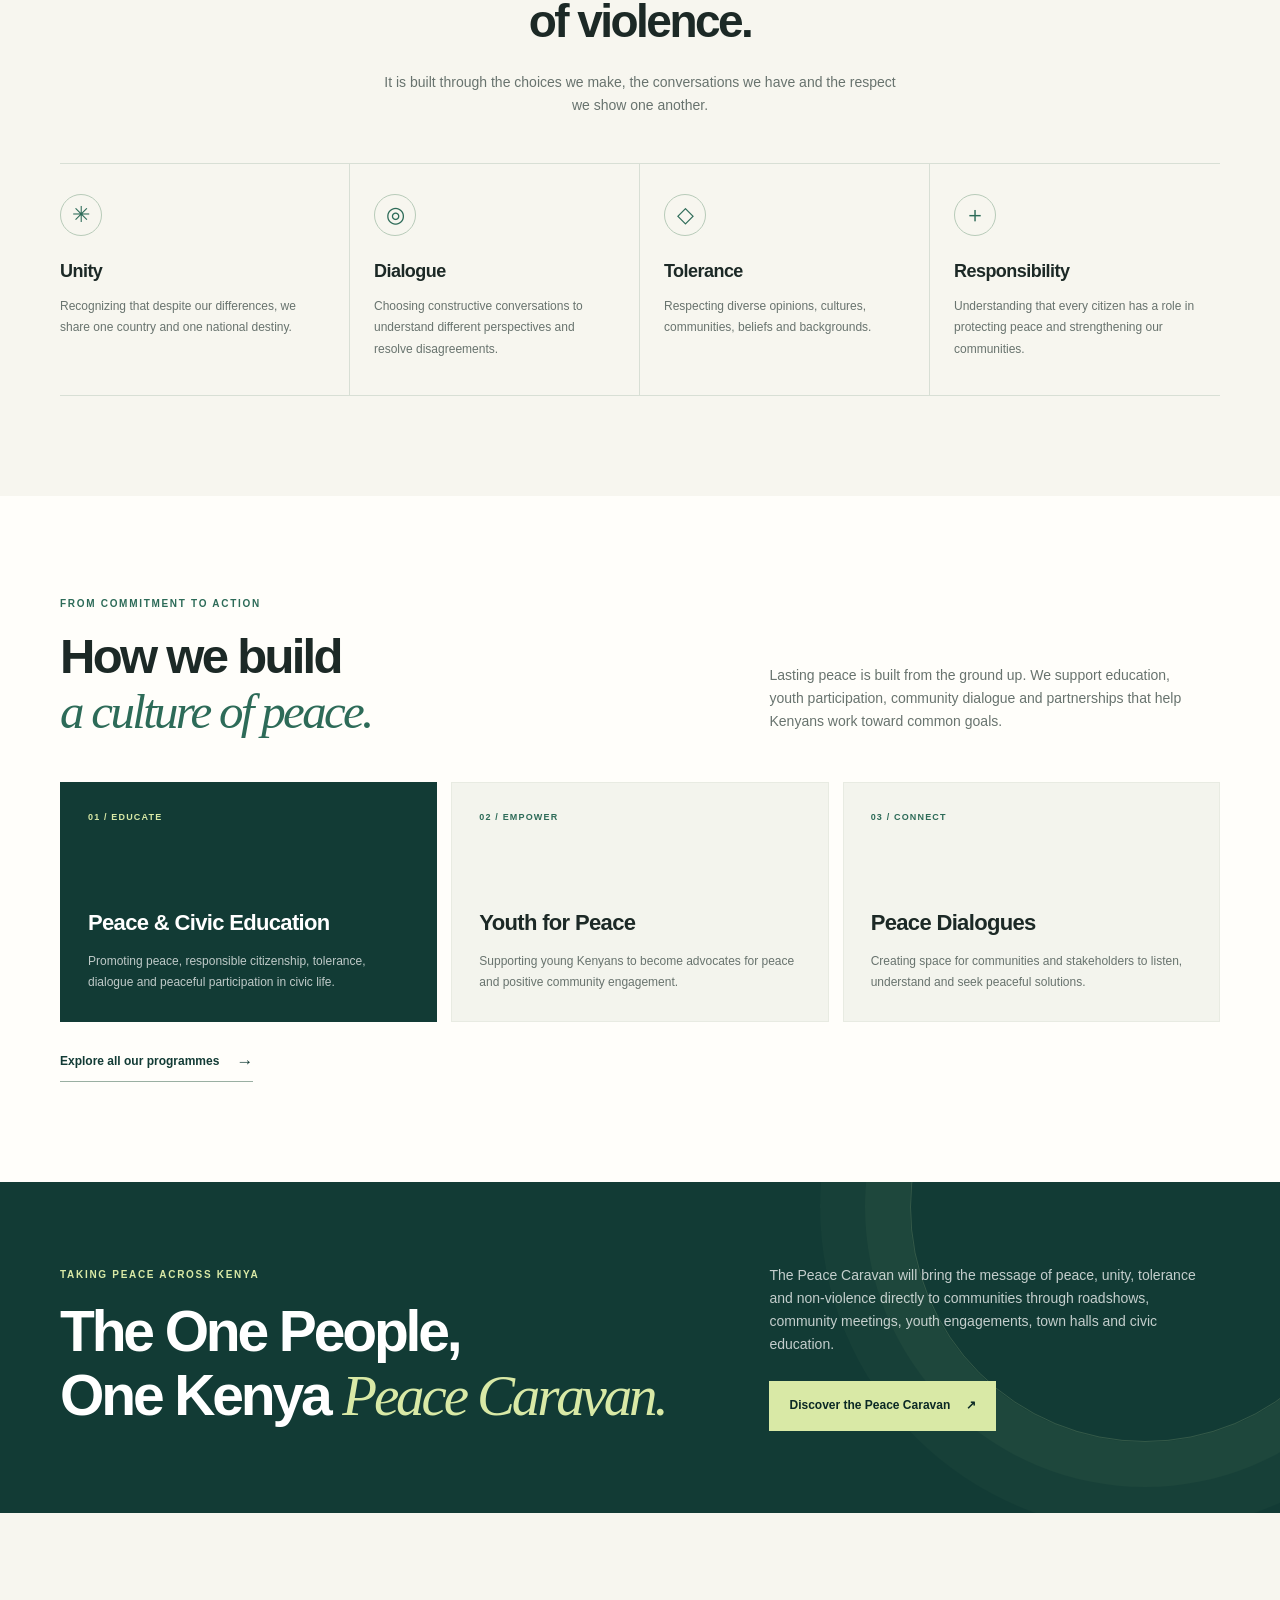
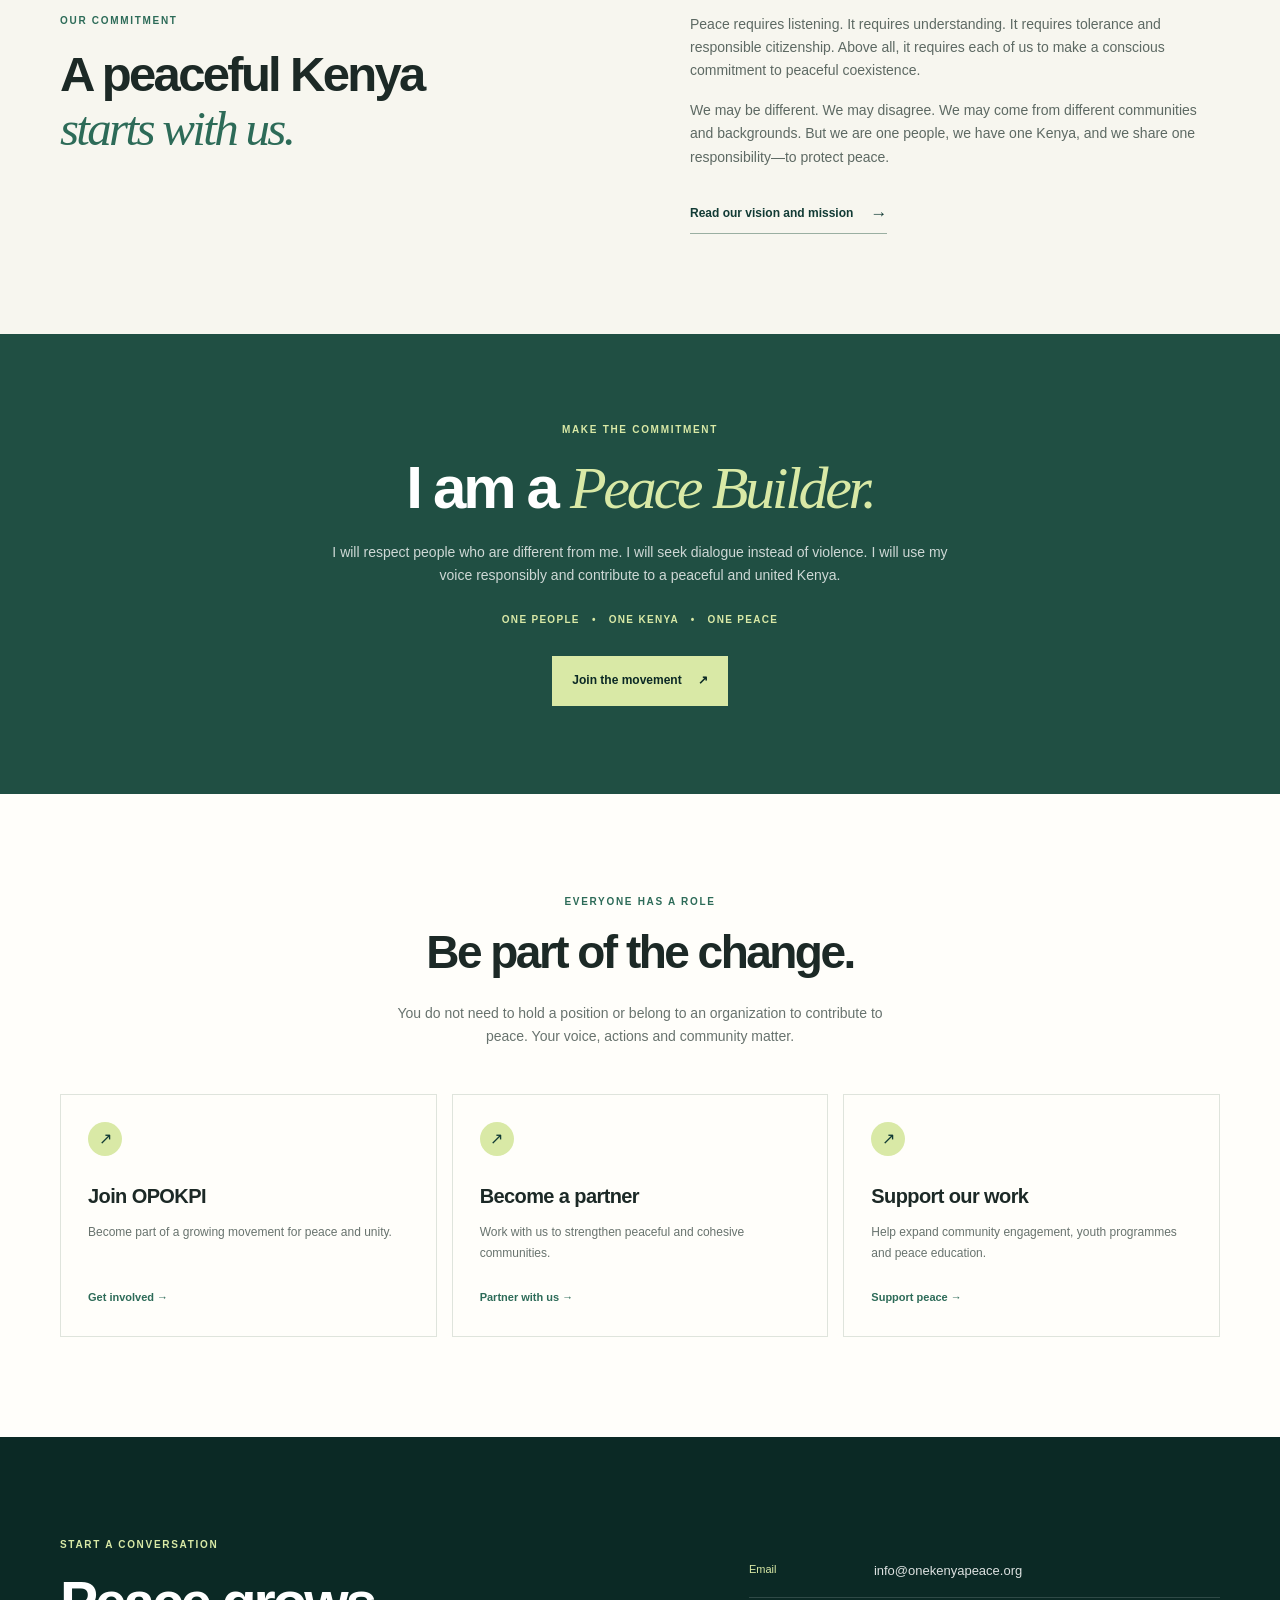
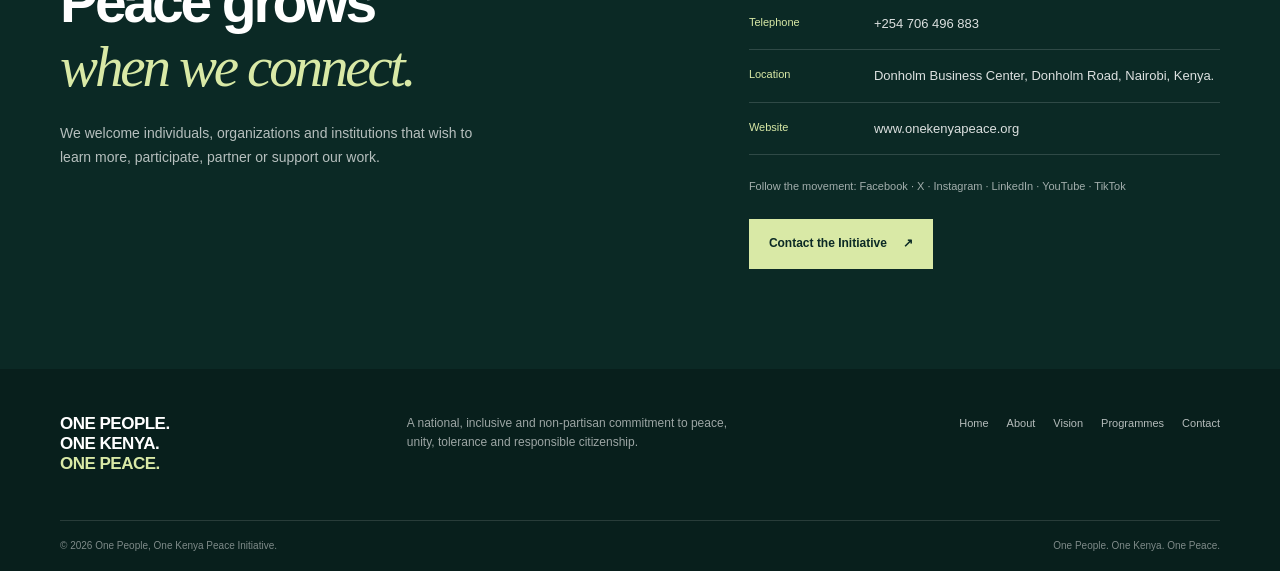
==== commit 064a548e: "Update contact information and social links" ====
--- a/opokpi_homepage/index.html
+++ b/opokpi_homepage/index.html
@@ -410,11 +410,20 @@
           <p>We welcome individuals, organizations and institutions that wish to learn more, participate, partner or support our work.</p>
         </div>
         <div class="contact-details">
-          <div class="contact-item"><span>Email</span><a href="mailto:">[Insert official email]</a></div>
-          <div class="contact-item"><span>Telephone</span><p>[Insert telephone]</p></div>
-          <div class="contact-item"><span>Location</span><p>Nairobi, Kenya</p></div>
-          <div class="contact-item"><span>Website</span><p>[Insert website]</p></div>
-          <p class="social-placeholder">Follow the movement: Facebook · X · Instagram · LinkedIn · YouTube · TikTok</p>
+          <div class="contact-item"><span>Email</span><a href="mailto:">info@onekenyapeace.org</a></div>
+          <div class="contact-item"><span>Telephone</span><p>+254 706 496 883</p></div>
+          <div class="contact-item"><span>Location</span><p>Donholm Business Center, Donholm Road, Nairobi, Kenya.</p></div>
+          <div class="contact-item"><span>Website</span><p>www.onekenyapeace.org</p></div>
+          
+<p class="social-placeholder">
+  Follow the movement:
+  Facebook · X · Instagram · LinkedIn ·
+  <a
+    href="https://www.youtube.com/@OnePeopleOneKenya"
+    target="_blank"
+    rel="noopener noreferrer"
+  >YouTube</a> · TikTok
+</p>
           <a class="button button-light" href="mailto:">Contact the Initiative <span aria-hidden="true">↗</span></a>
         </div>
       </div>
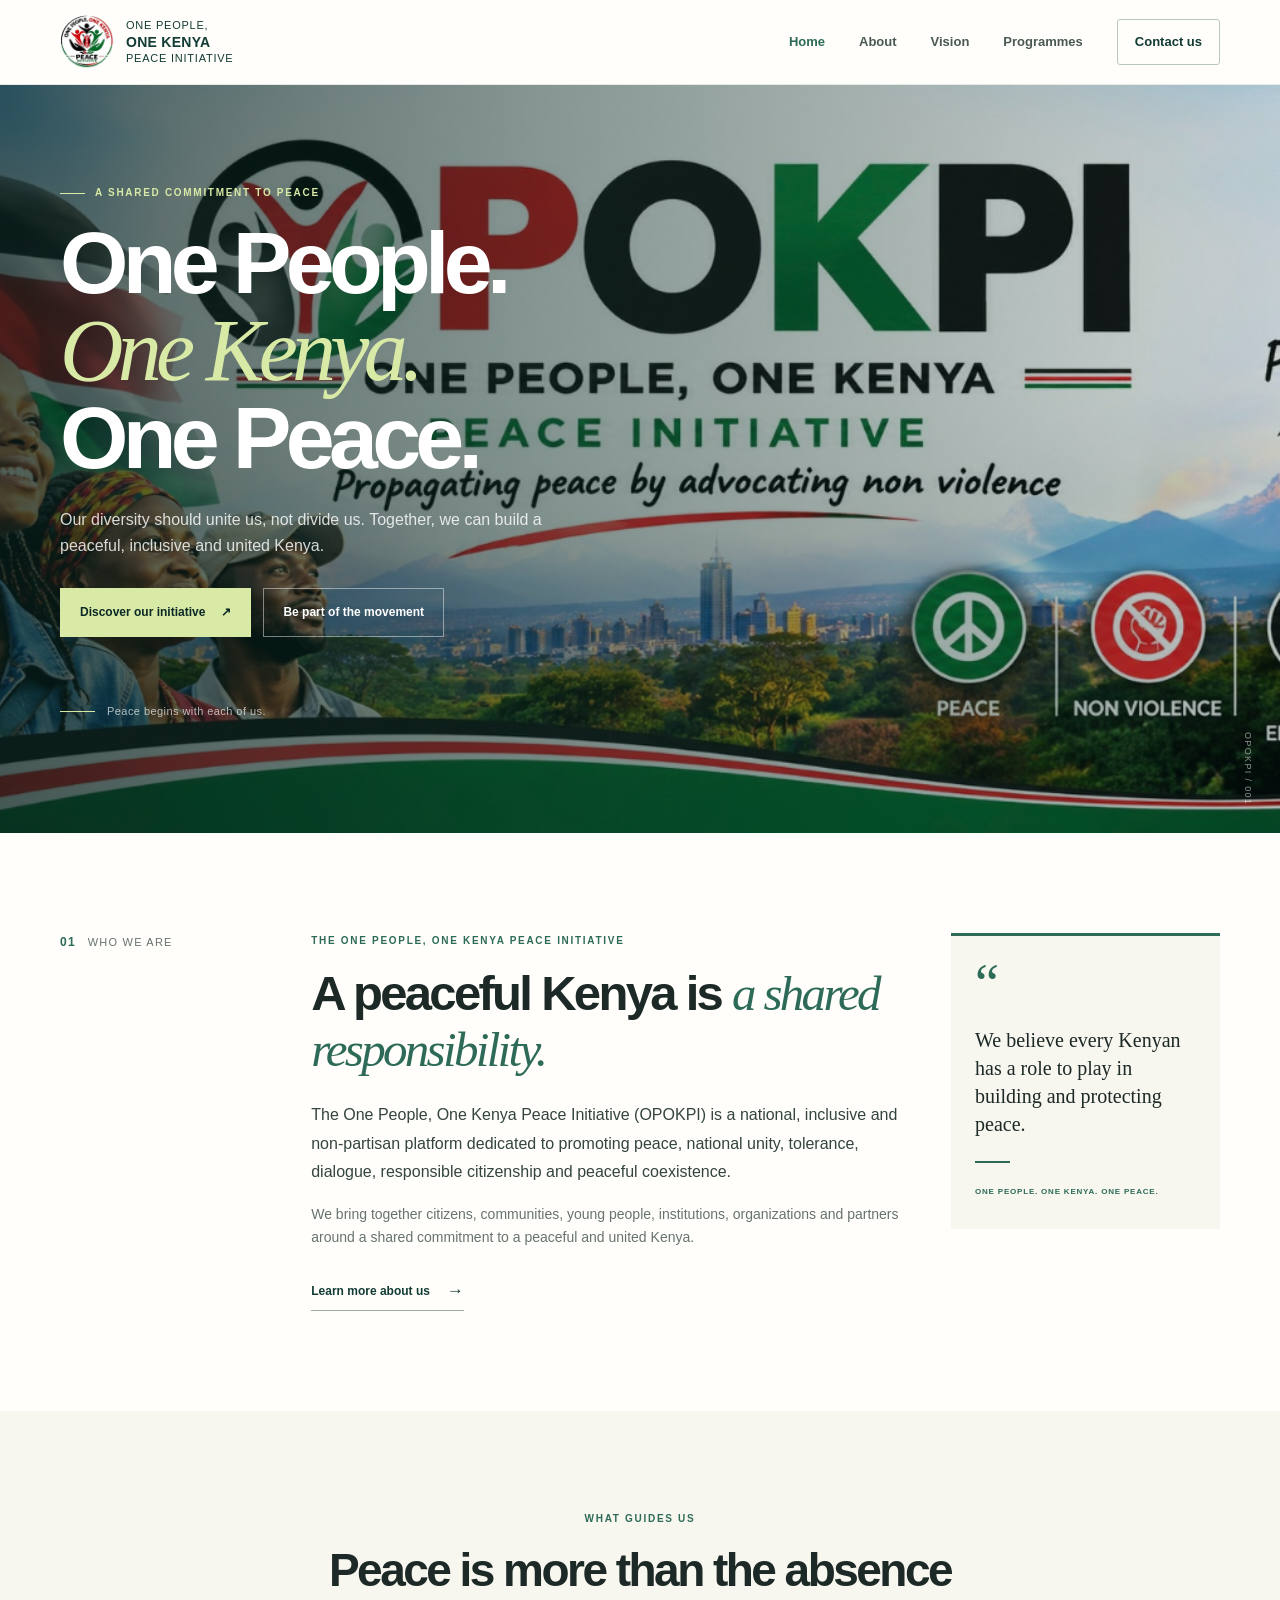
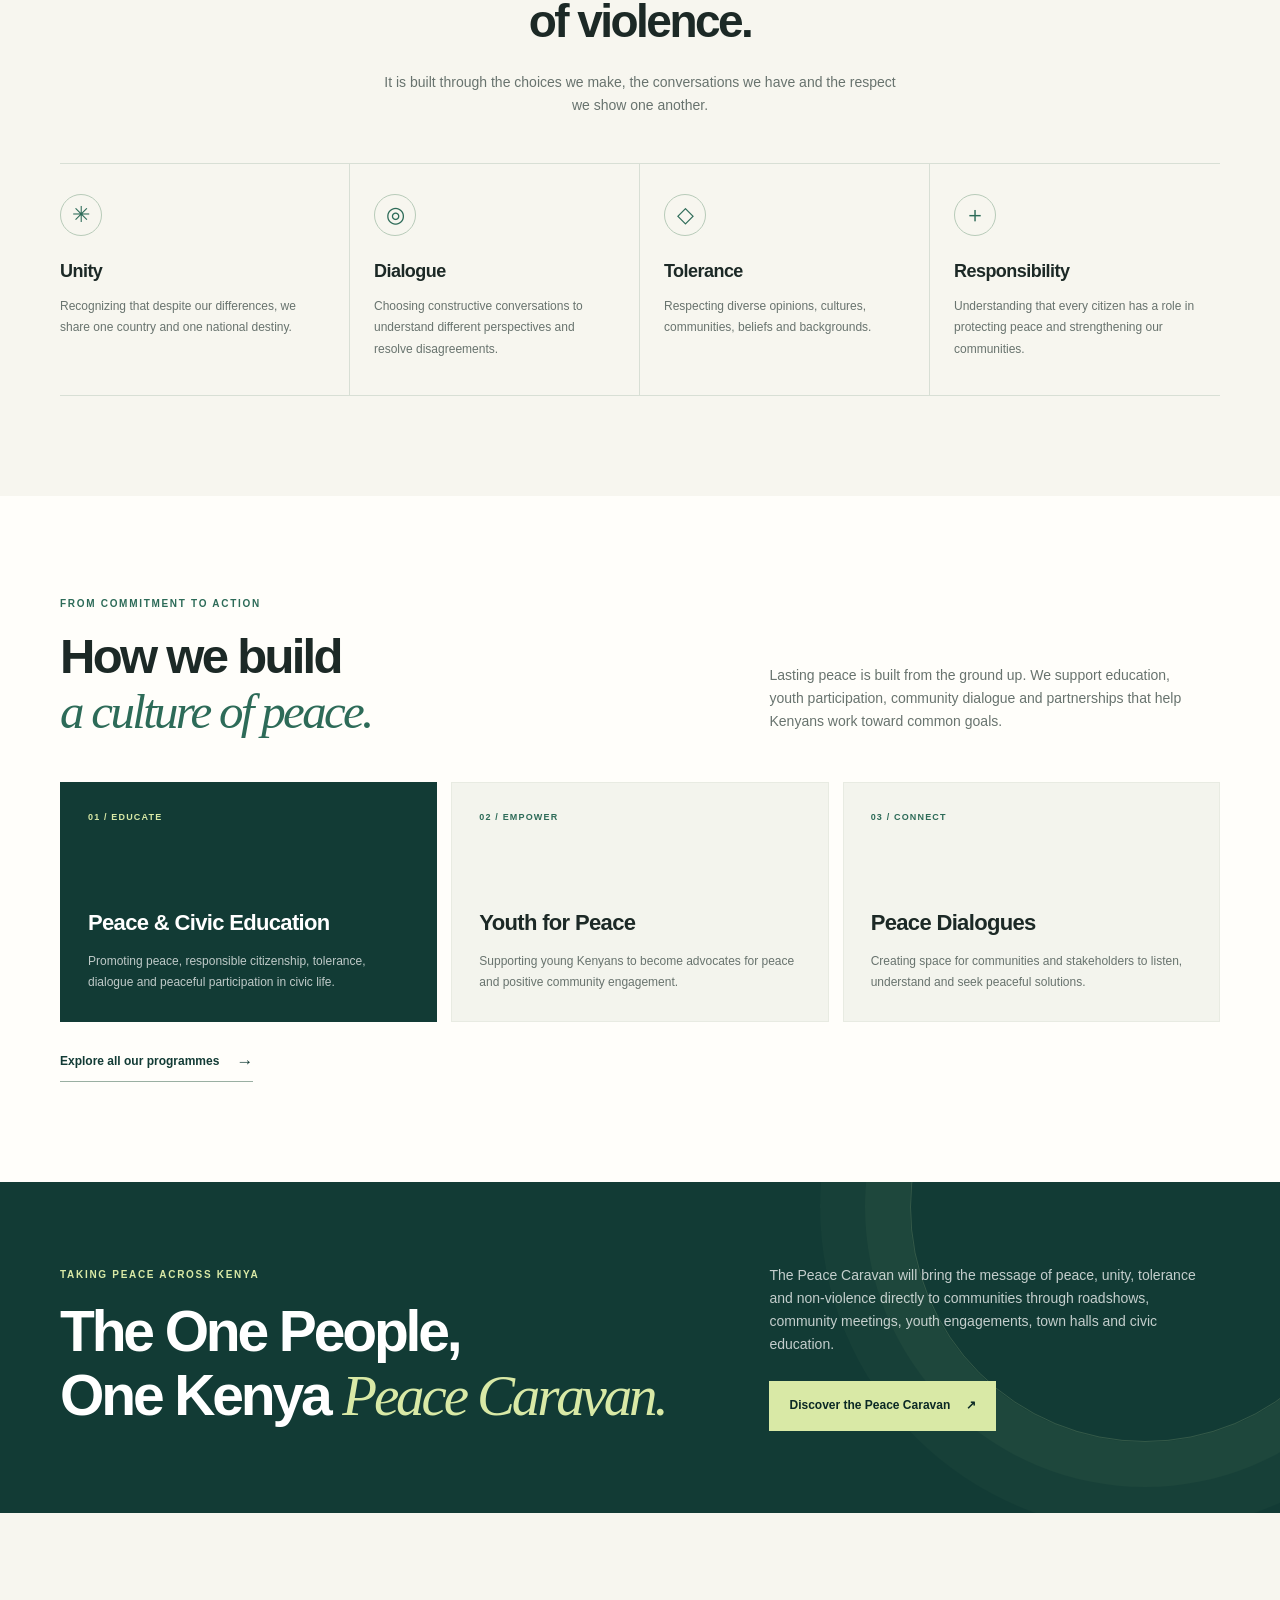
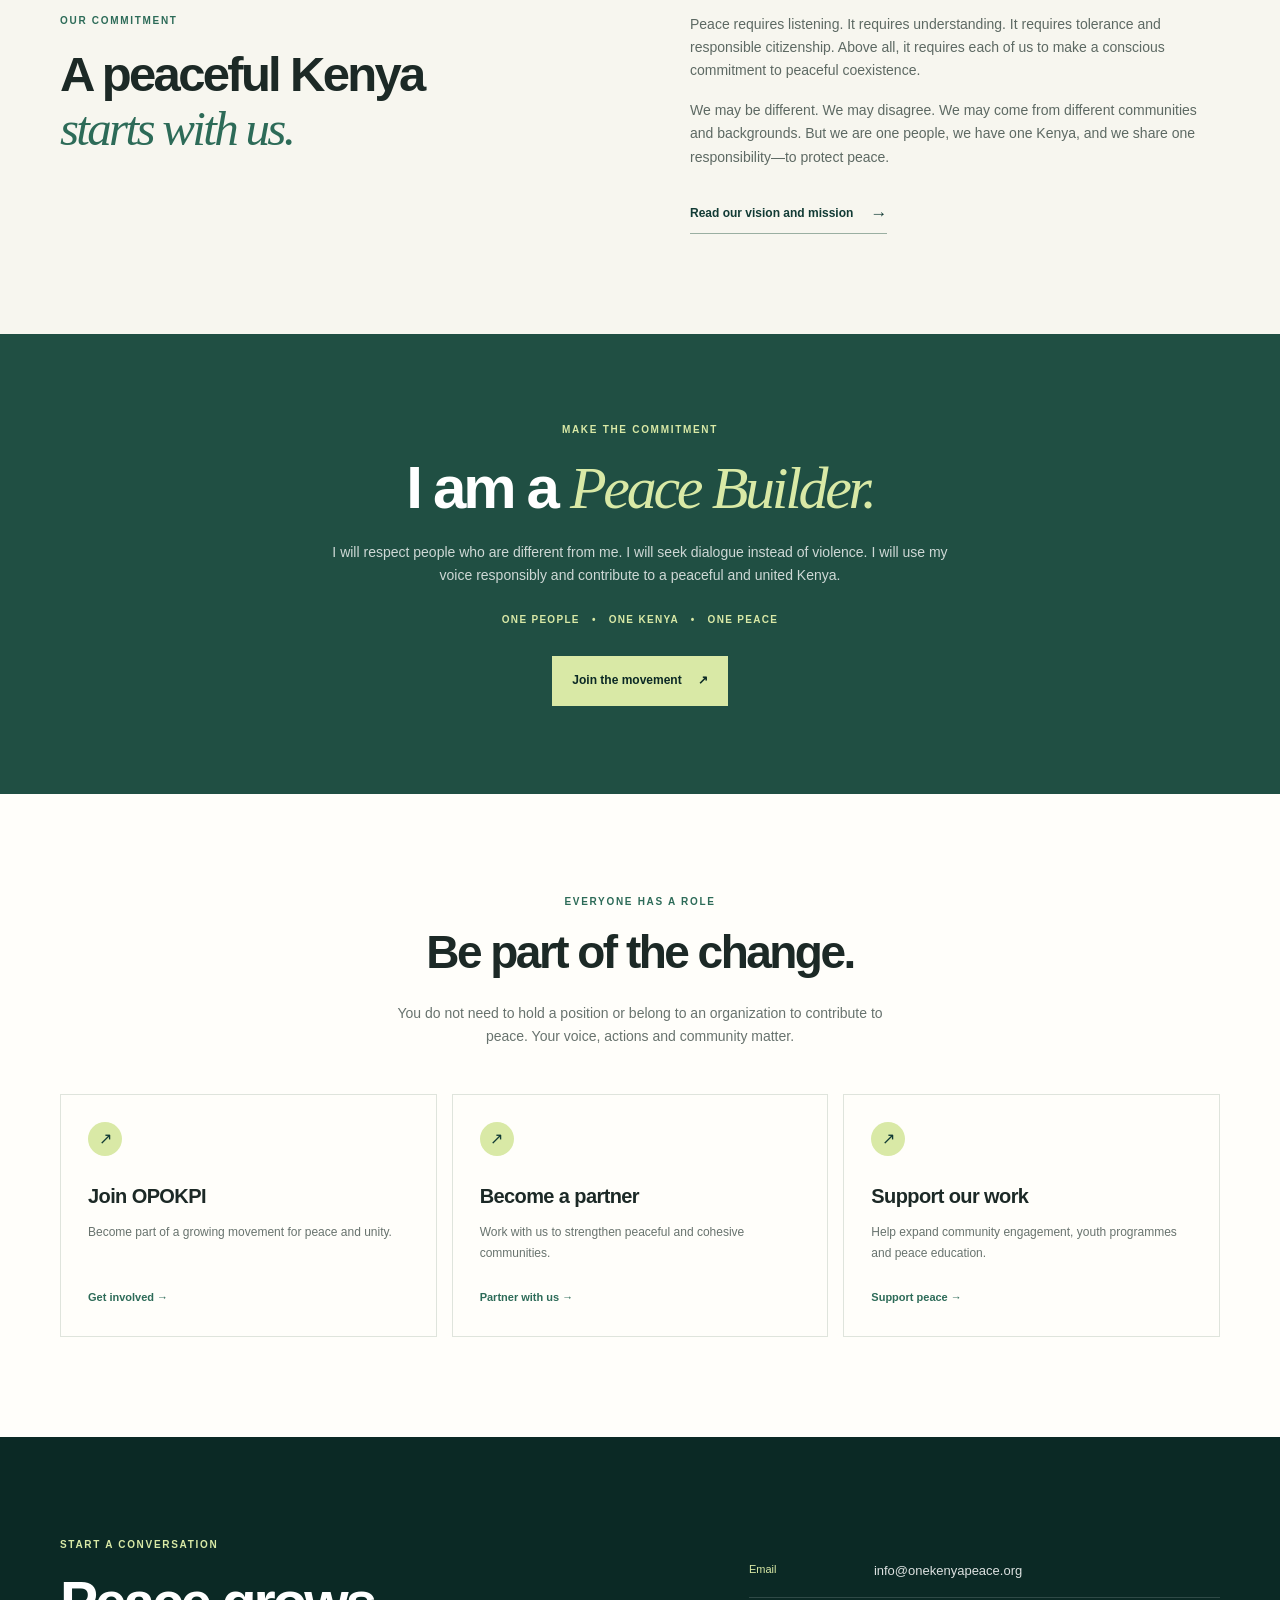
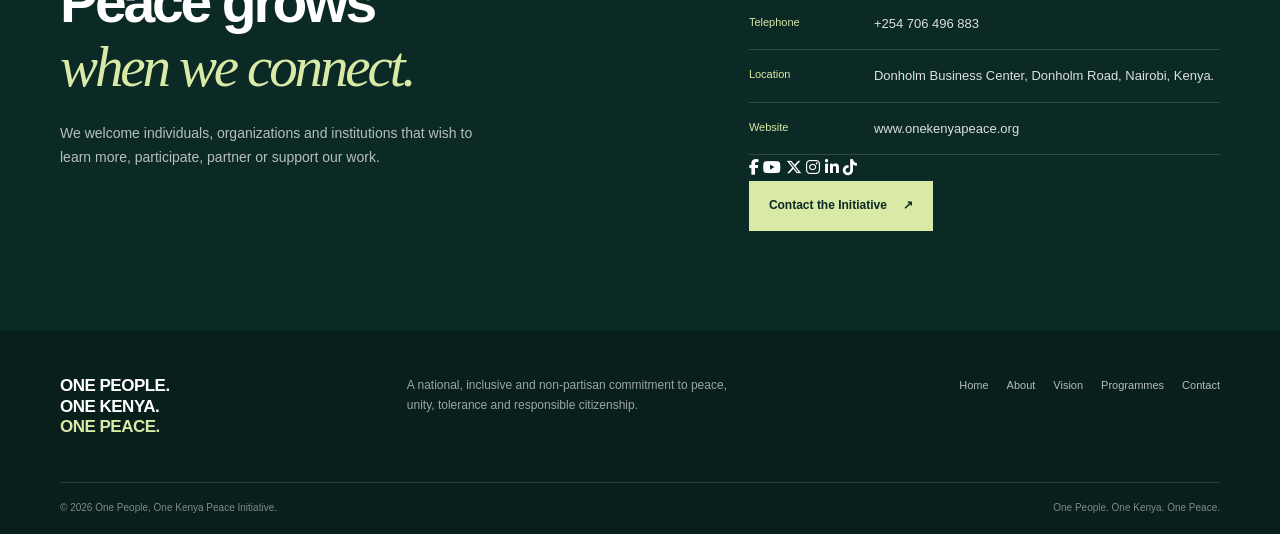
==== commit 22354cda: "Integrate Font Awesome and enhance social media section Added Font Awesome stylesheet and updated so" ====
--- a/opokpi_homepage/index.html
+++ b/opokpi_homepage/index.html
@@ -1,6 +1,10 @@
 <!DOCTYPE html>
 <html lang="en">
 <head>
+  
+<link
+  rel="stylesheet"
+  href="https://cdnjs.cloudflare.com/ajax/libs/font-awesome/6.7.2/css/all.min.css"/>
   <meta charset="UTF-8">
   <meta name="viewport" content="width=device-width, initial-scale=1.0">
   <meta name="description" content="The One People, One Kenya Peace Initiative promotes peace, national unity, tolerance, dialogue, responsible citizenship and peaceful coexistence.">
@@ -415,15 +419,40 @@
           <div class="contact-item"><span>Location</span><p>Donholm Business Center, Donholm Road, Nairobi, Kenya.</p></div>
           <div class="contact-item"><span>Website</span><p>www.onekenyapeace.org</p></div>
           
-<p class="social-placeholder">
-  Follow the movement:
-  Facebook · X · Instagram · LinkedIn ·
-  <a
-    href="https://www.youtube.com/@OnePeopleOneKenya"
-    target="_blank"
-    rel="noopener noreferrer"
-  >YouTube</a> · TikTok
-</p>
+
+
+<div class="social-icons" aria-label="Follow OPOKPI on social media">
+  <a href="https://www.facebook.com/profile.php?id=61595233684843"
+     target="_blank" rel="noopener noreferrer"
+     aria-label="Facebook" title="Facebook">
+    <i class="fa-brands fa-facebook-f" aria-hidden="true"></i>
+  </a>
+
+  <a href="https://www.youtube.com/@OnePeopleOneKenya"
+     target="_blank" rel="noopener noreferrer"
+     aria-label="YouTube" title="YouTube">
+    <i class="fa-brands fa-youtube" aria-hidden="true"></i>
+  </a>
+
+  <a href="#" aria-label="X" title="X">
+    <i class="fa-brands fa-x-twitter" aria-hidden="true"></i>
+  </a>
+
+  <a href="#" aria-label="Instagram" title="Instagram">
+    <i class="fa-brands fa-instagram" aria-hidden="true"></i>
+  </a>
+
+  <a href="#" aria-label="LinkedIn" title="LinkedIn">
+    <i class="fa-brands fa-linkedin-in" aria-hidden="true"></i>
+  </a>
+
+  <a href="#" aria-label="TikTok" title="TikTok">
+    <i class="fa-brands fa-tiktok" aria-hidden="true"></i>
+  </a>
+</div>
+
+
+
           <a class="button button-light" href="mailto:">Contact the Initiative <span aria-hidden="true">↗</span></a>
         </div>
       </div>
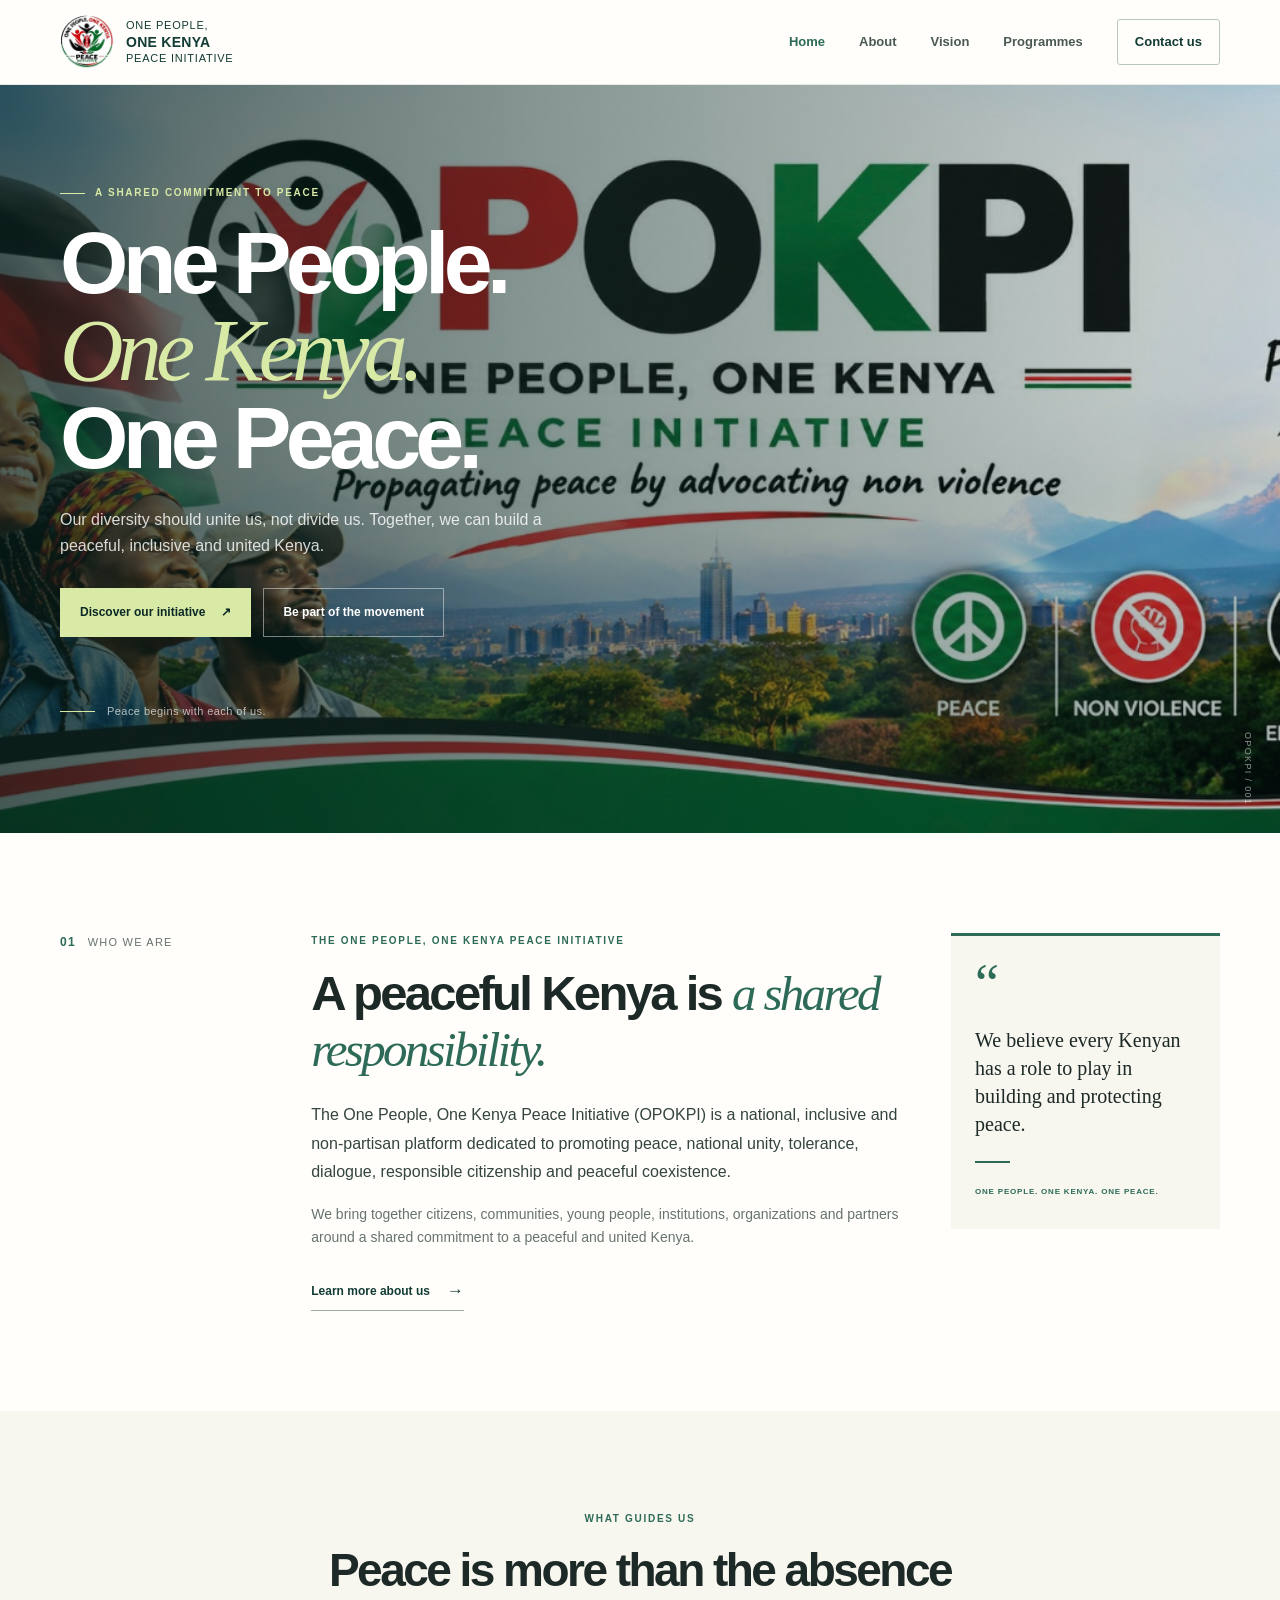
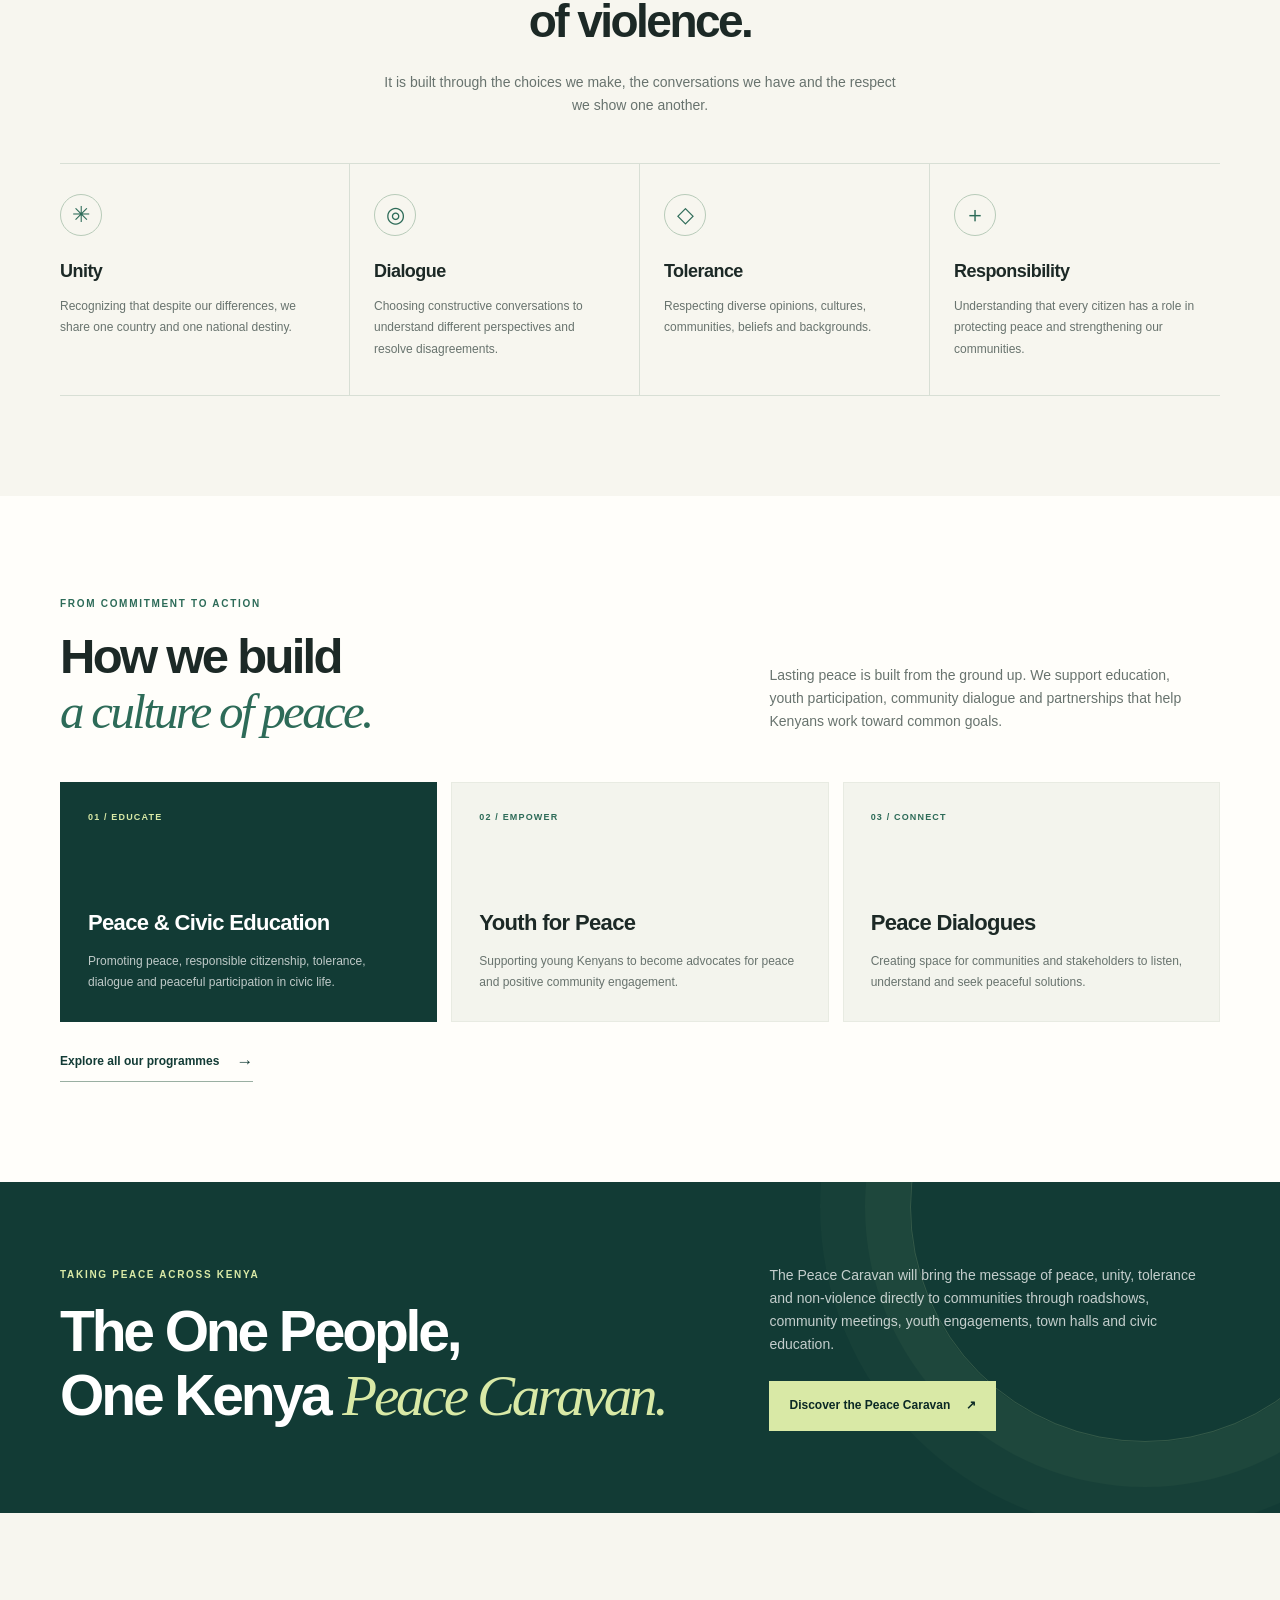
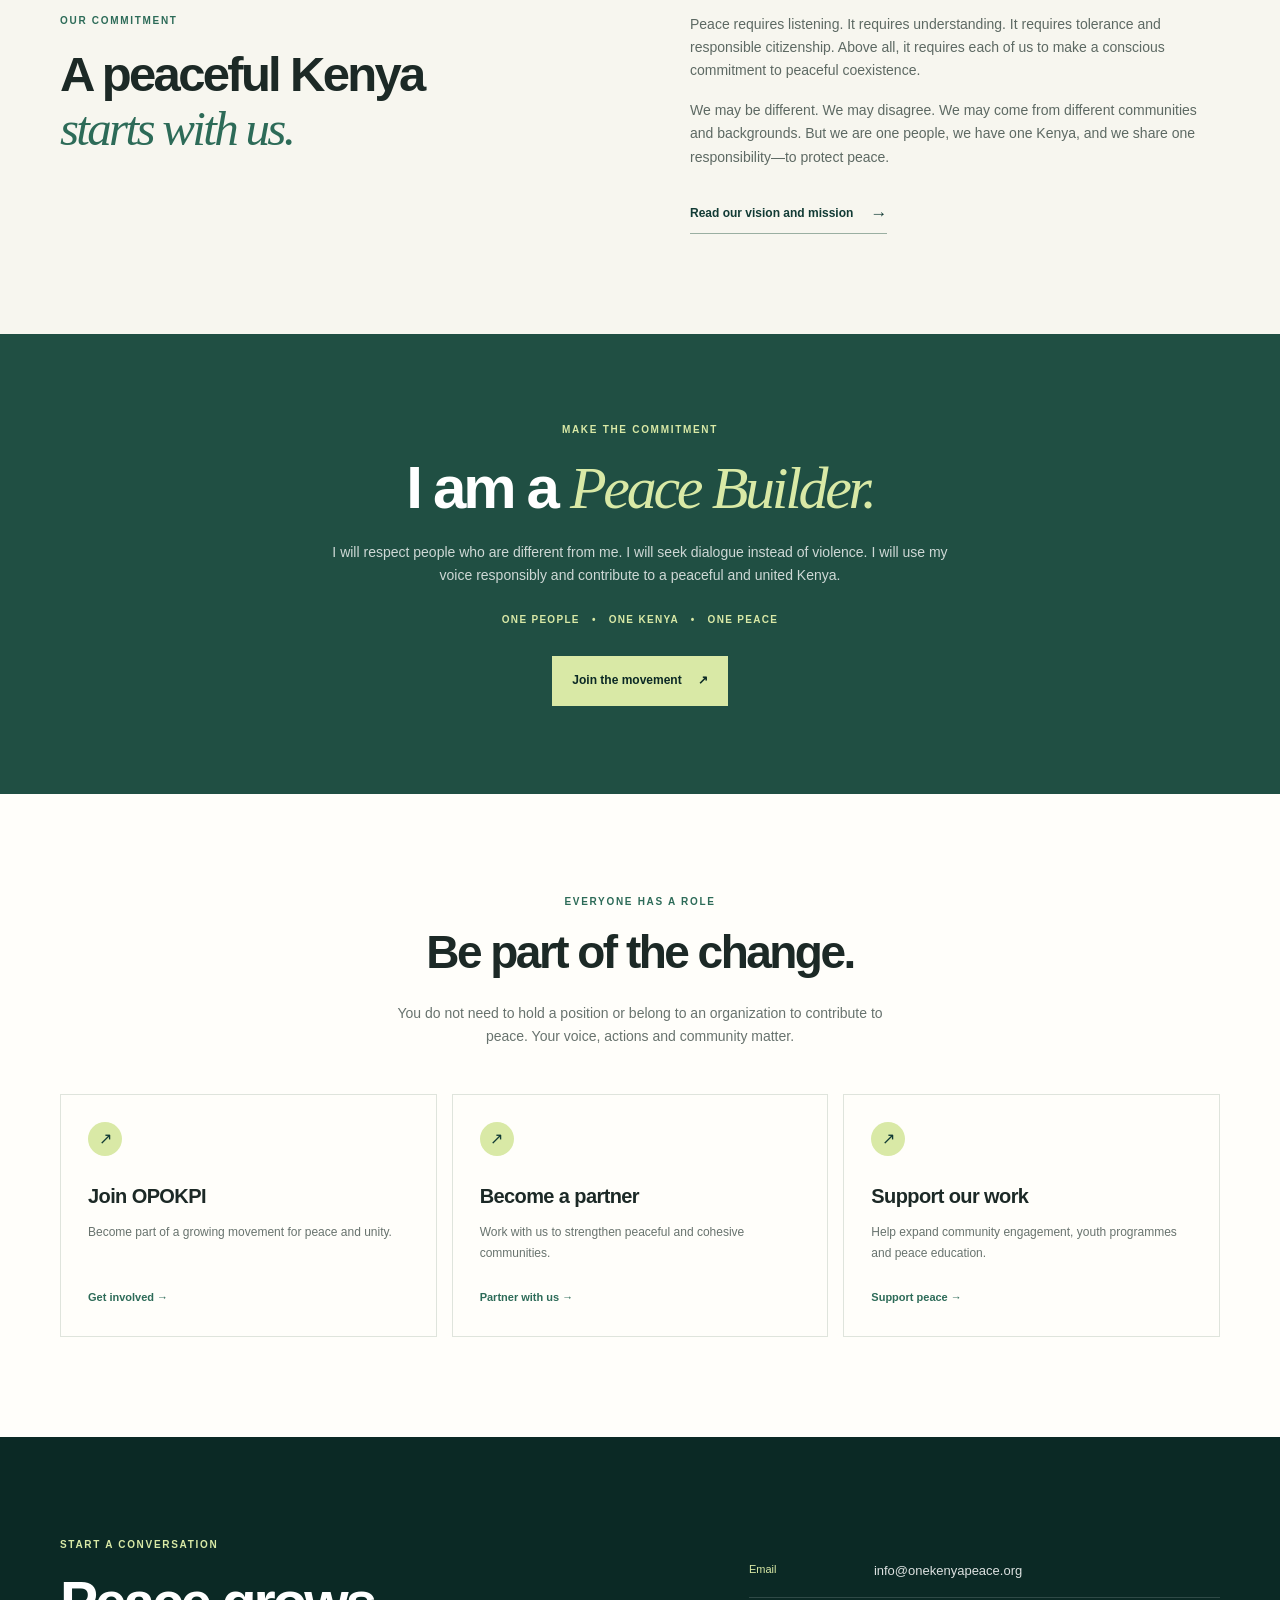
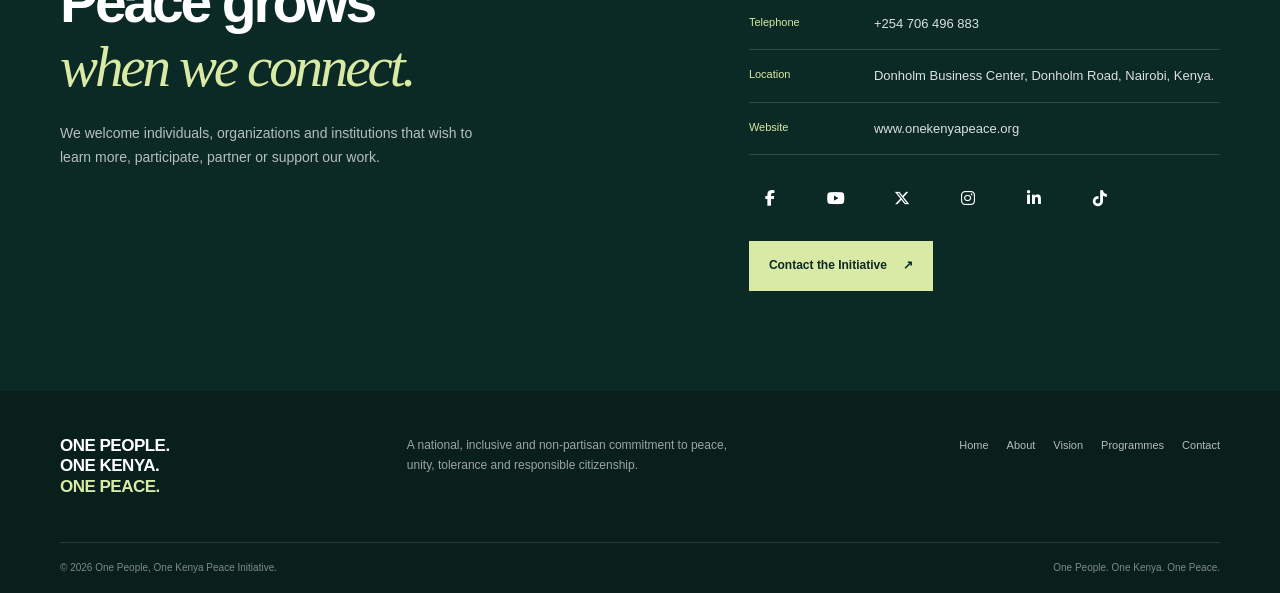
==== commit 4d558830: "Add social media icons styling to index.html" ====
--- a/opokpi_homepage/index.html
+++ b/opokpi_homepage/index.html
@@ -218,6 +218,26 @@
   *, *::before, *::after { scroll-behavior: auto !important; transition-duration: .01ms !important; animation-duration: .01ms !important; animation-iteration-count: 1 !important; }
 }
 
+/* Social media icon spacing */
+.social-icons {
+  display: flex;
+  flex-direction: row;
+  align-items: center;
+  flex-wrap: wrap;
+  gap: 24px;
+  margin: 22px 0;
+}
+
+.social-icons a {
+  display: inline-flex;
+  flex: 0 0 42px;
+  width: 42px;
+  height: 42px;
+  margin: 0;
+  align-items: center;
+  justify-content: center;
+}
+
 </style>
   
 </head>
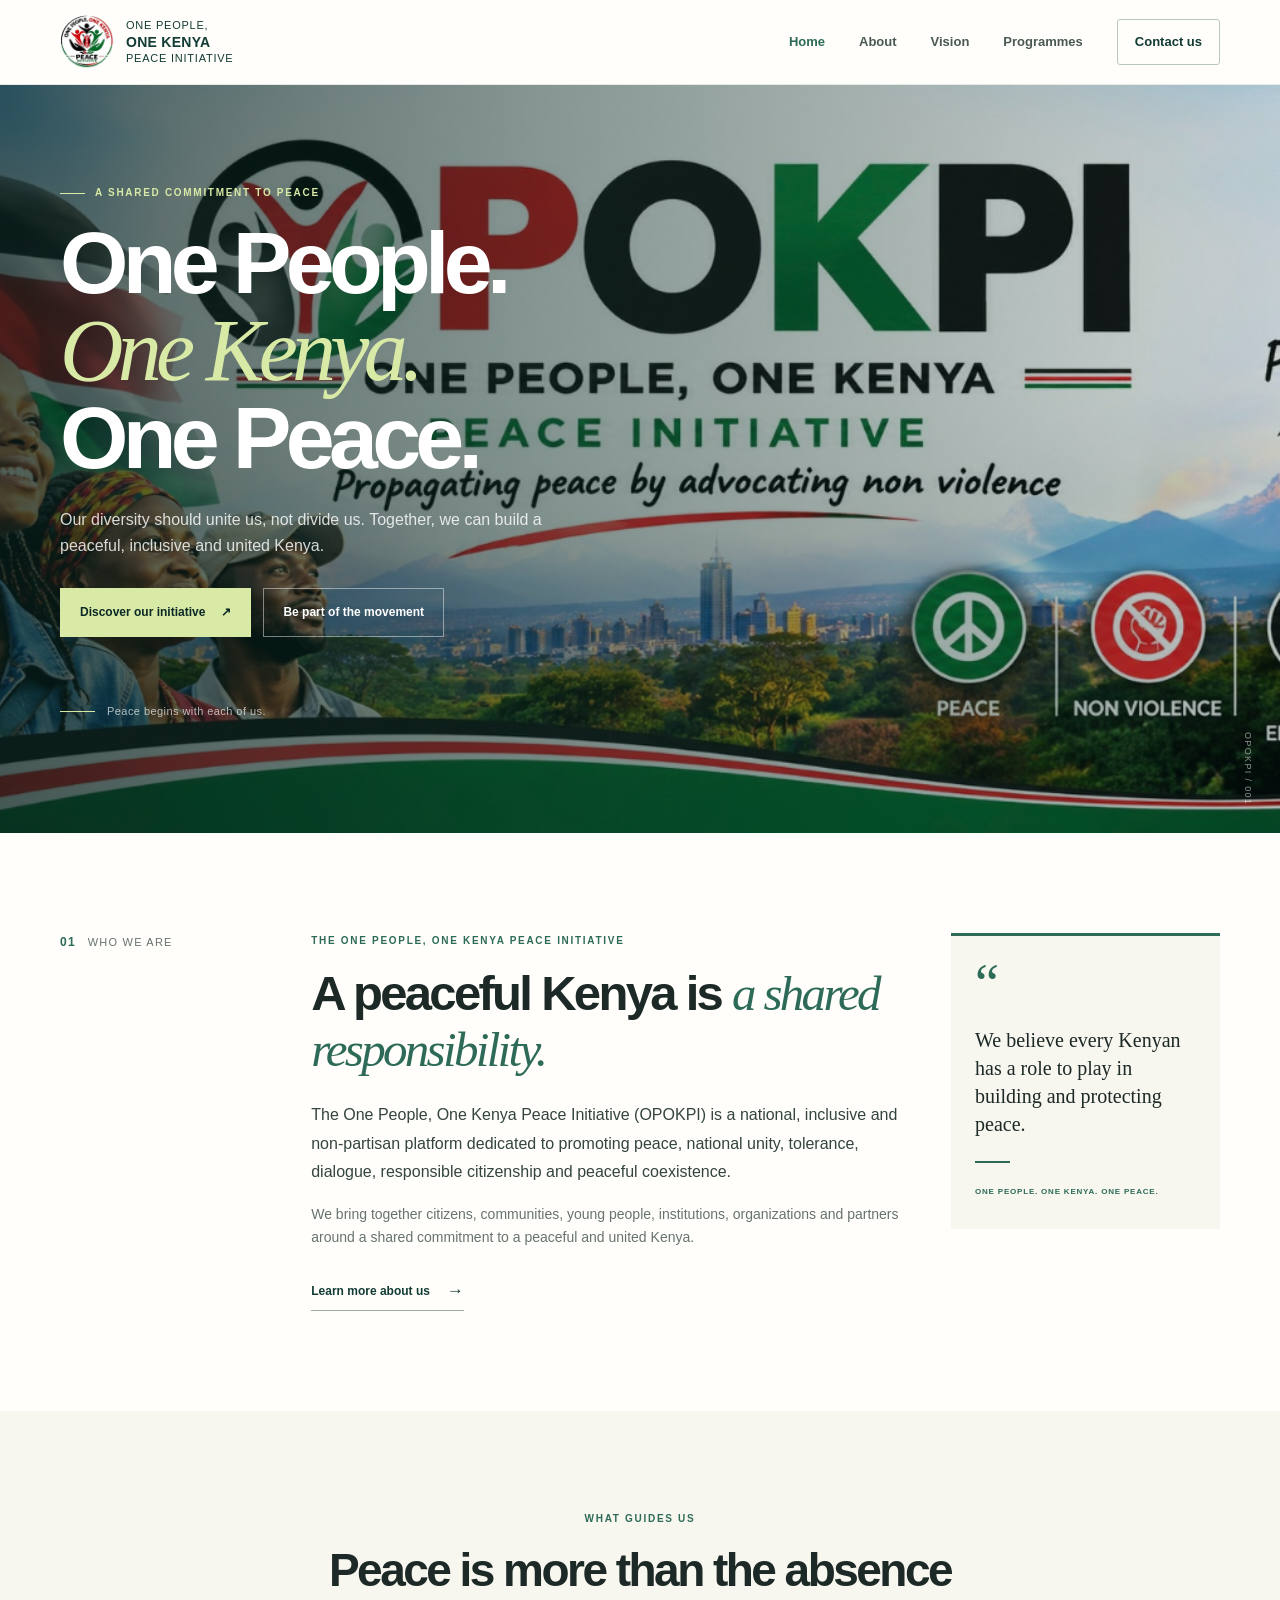
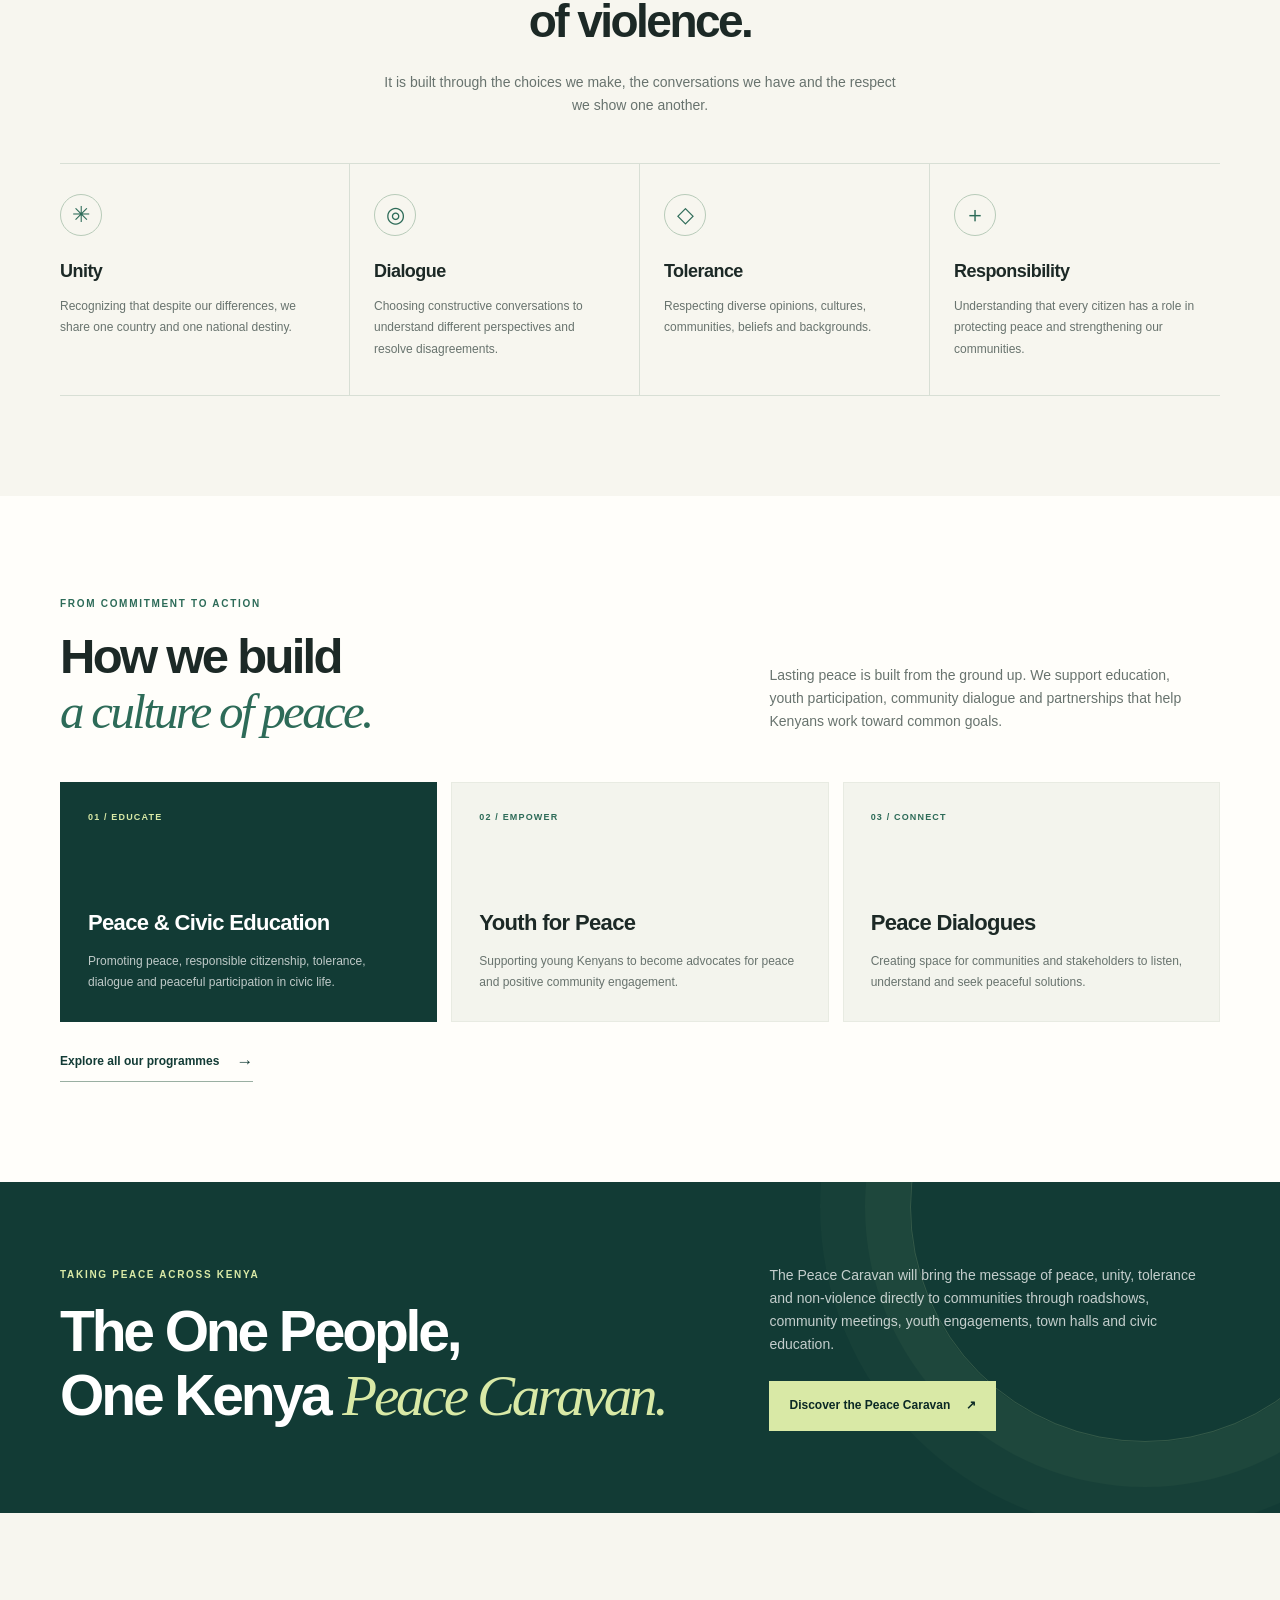
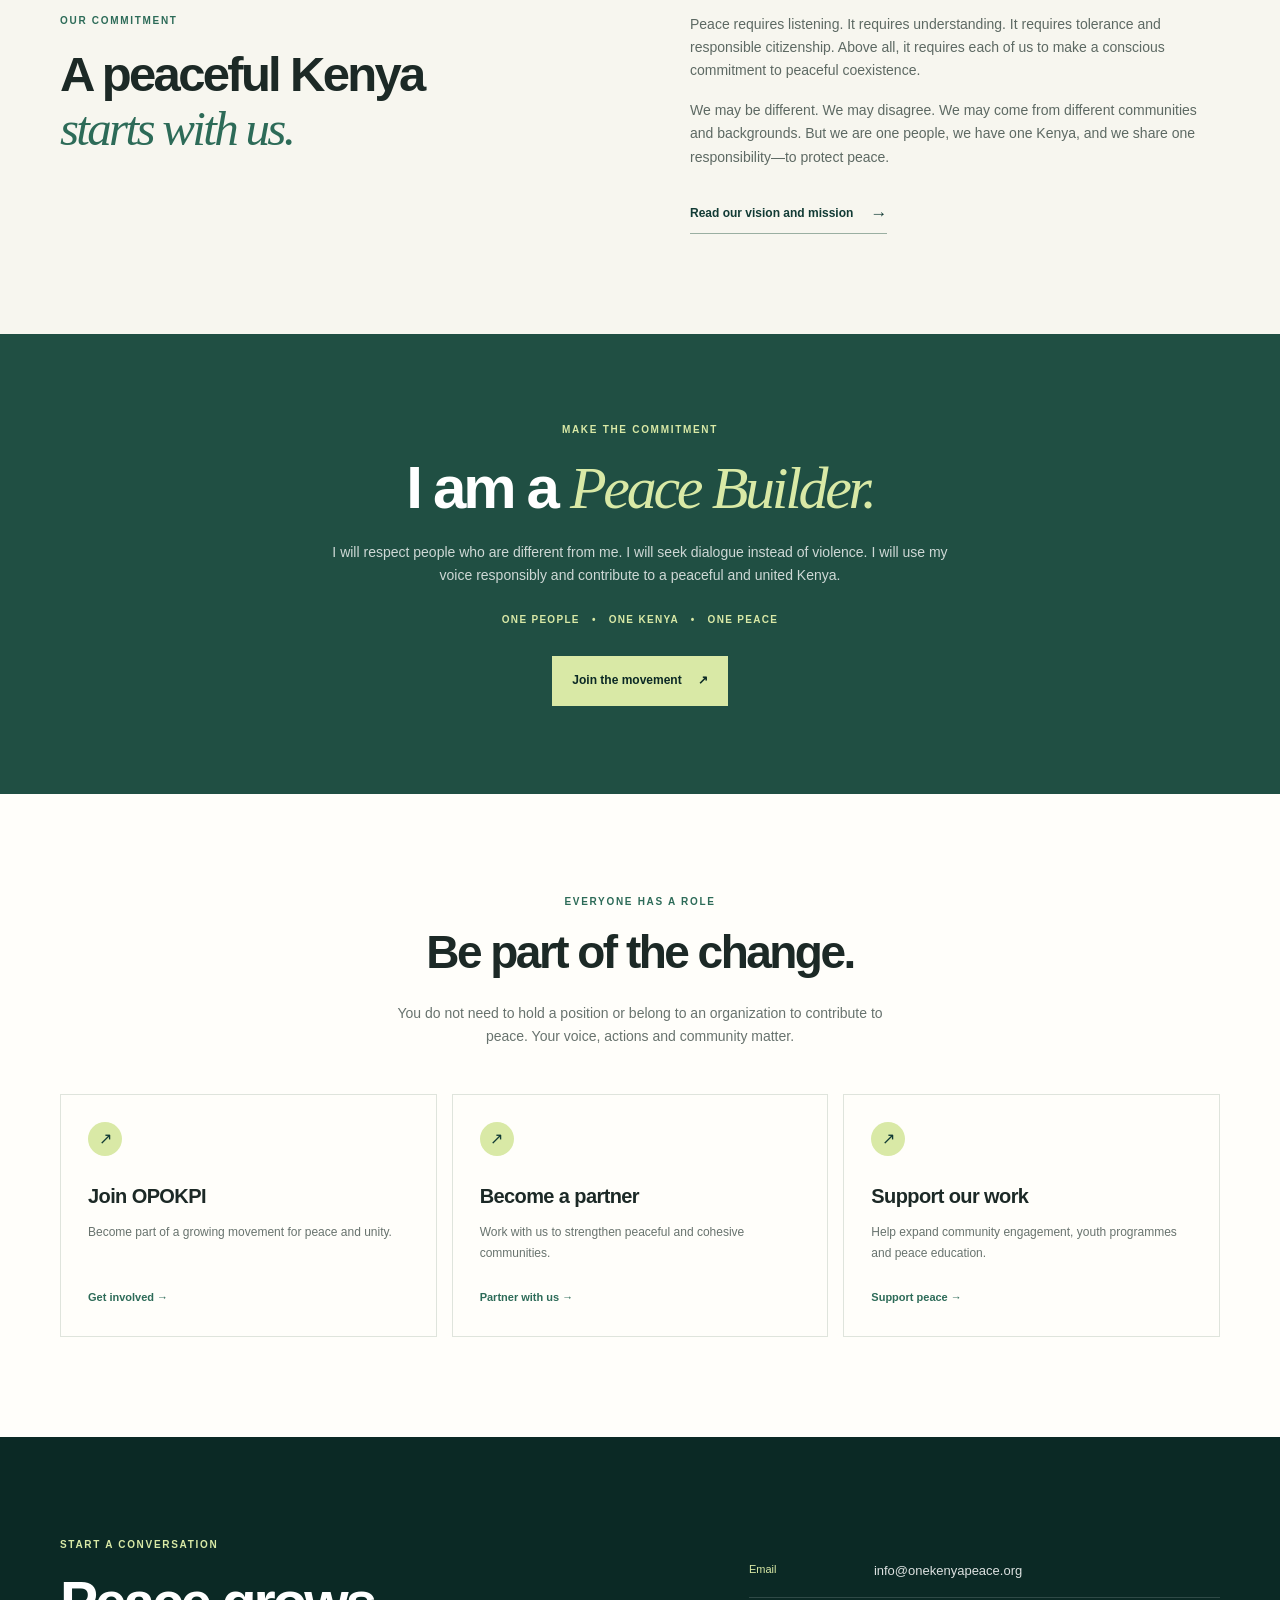
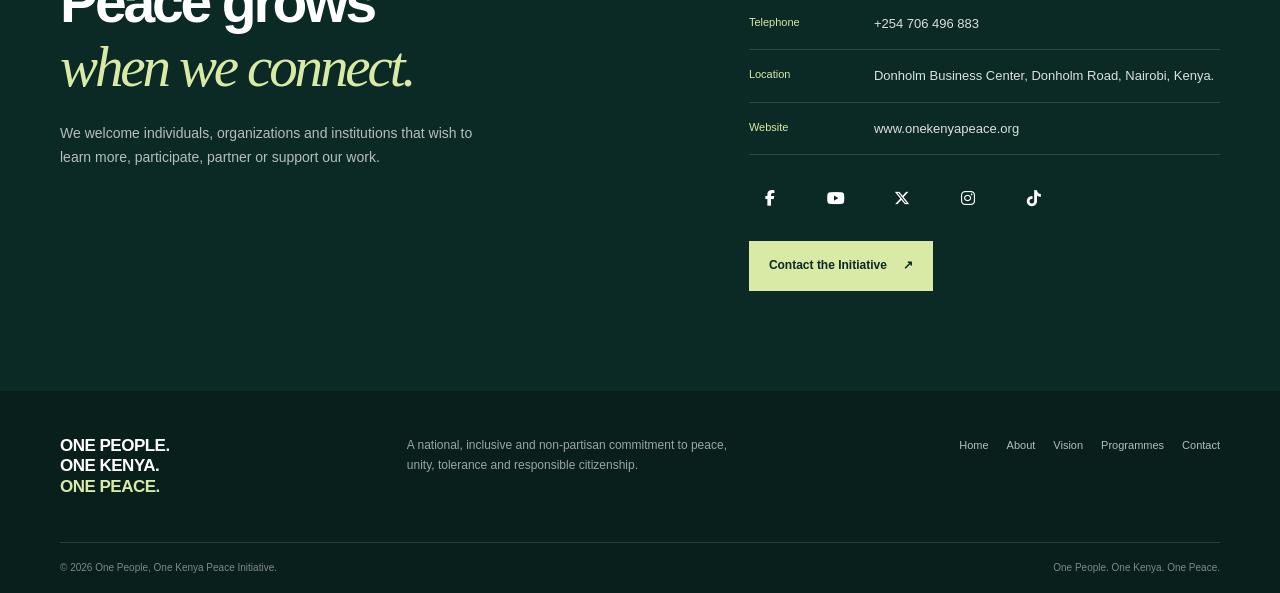
==== commit 171dbb21: "Update index.html" ====
--- a/opokpi_homepage/index.html
+++ b/opokpi_homepage/index.html
@@ -462,9 +462,6 @@
     <i class="fa-brands fa-instagram" aria-hidden="true"></i>
   </a>
 
-  <a href="#" aria-label="LinkedIn" title="LinkedIn">
-    <i class="fa-brands fa-linkedin-in" aria-hidden="true"></i>
-  </a>
 
   <a href="#" aria-label="TikTok" title="TikTok">
     <i class="fa-brands fa-tiktok" aria-hidden="true"></i>
